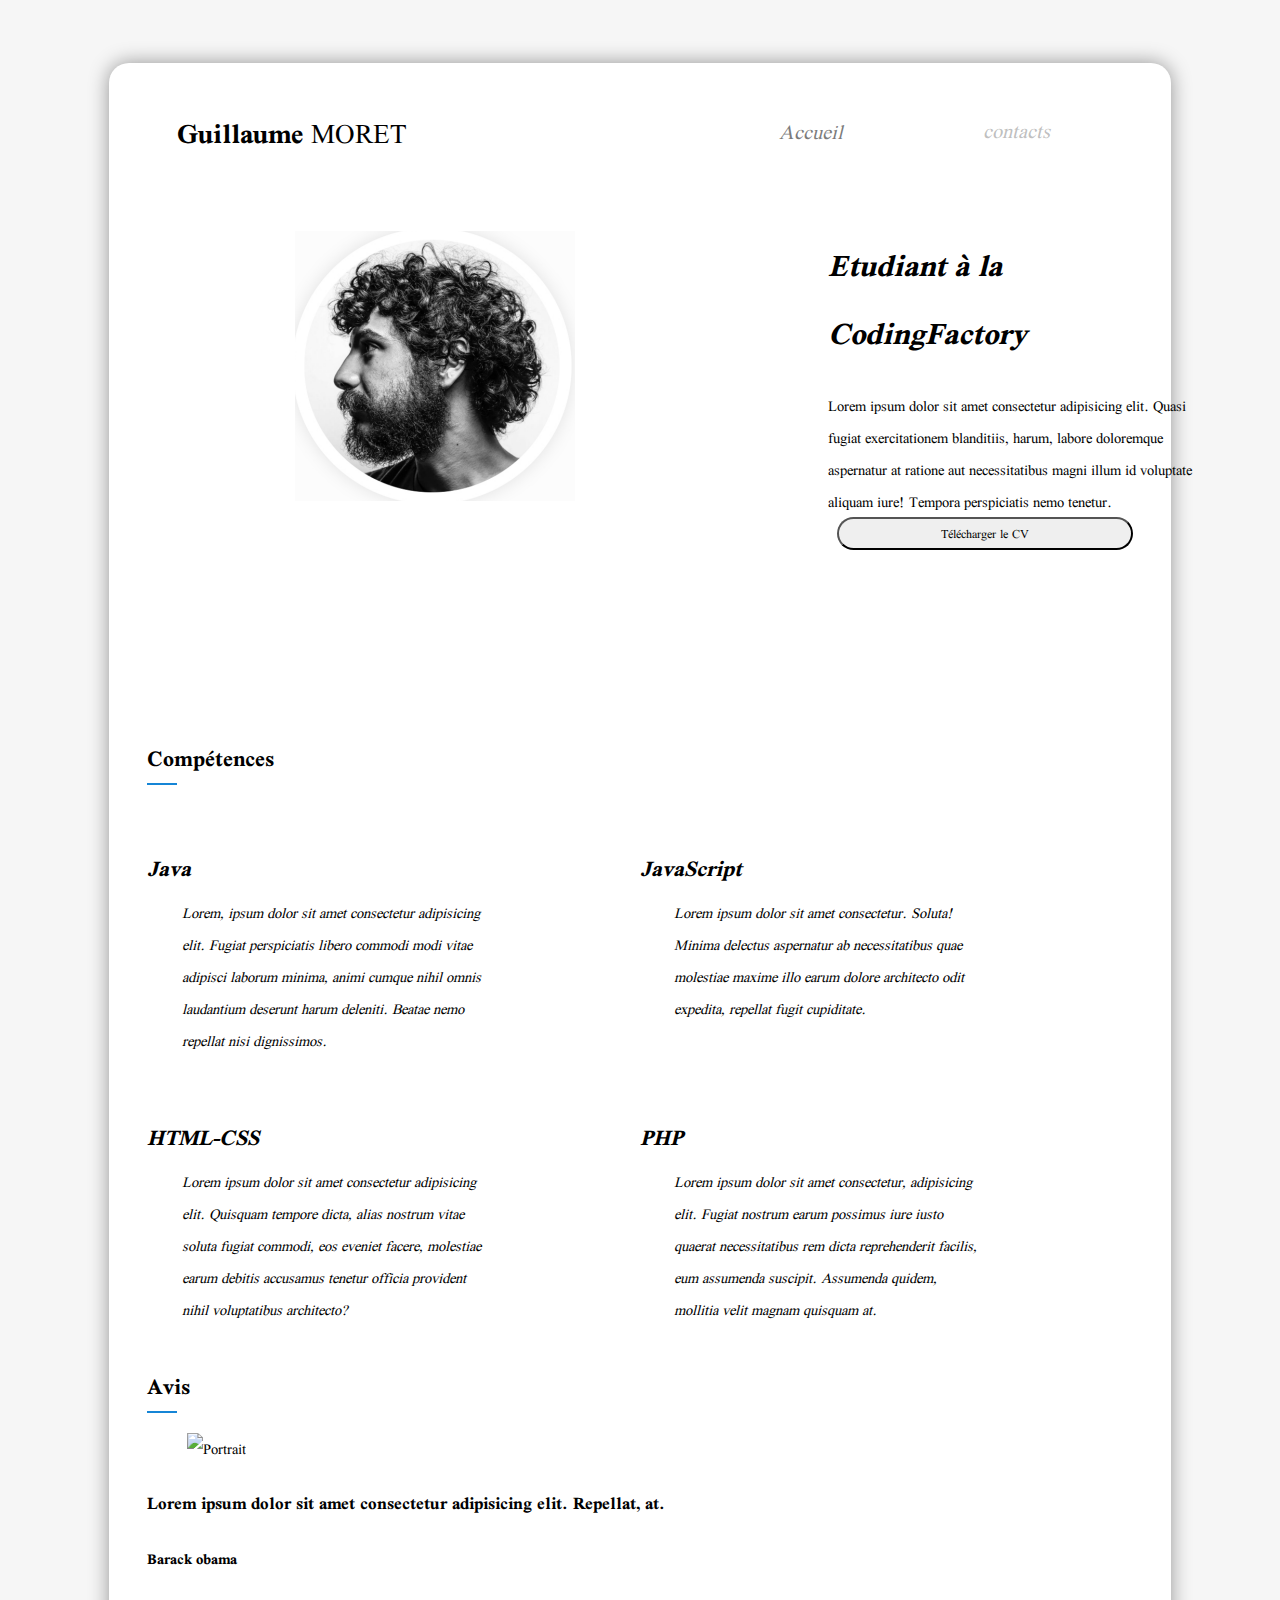
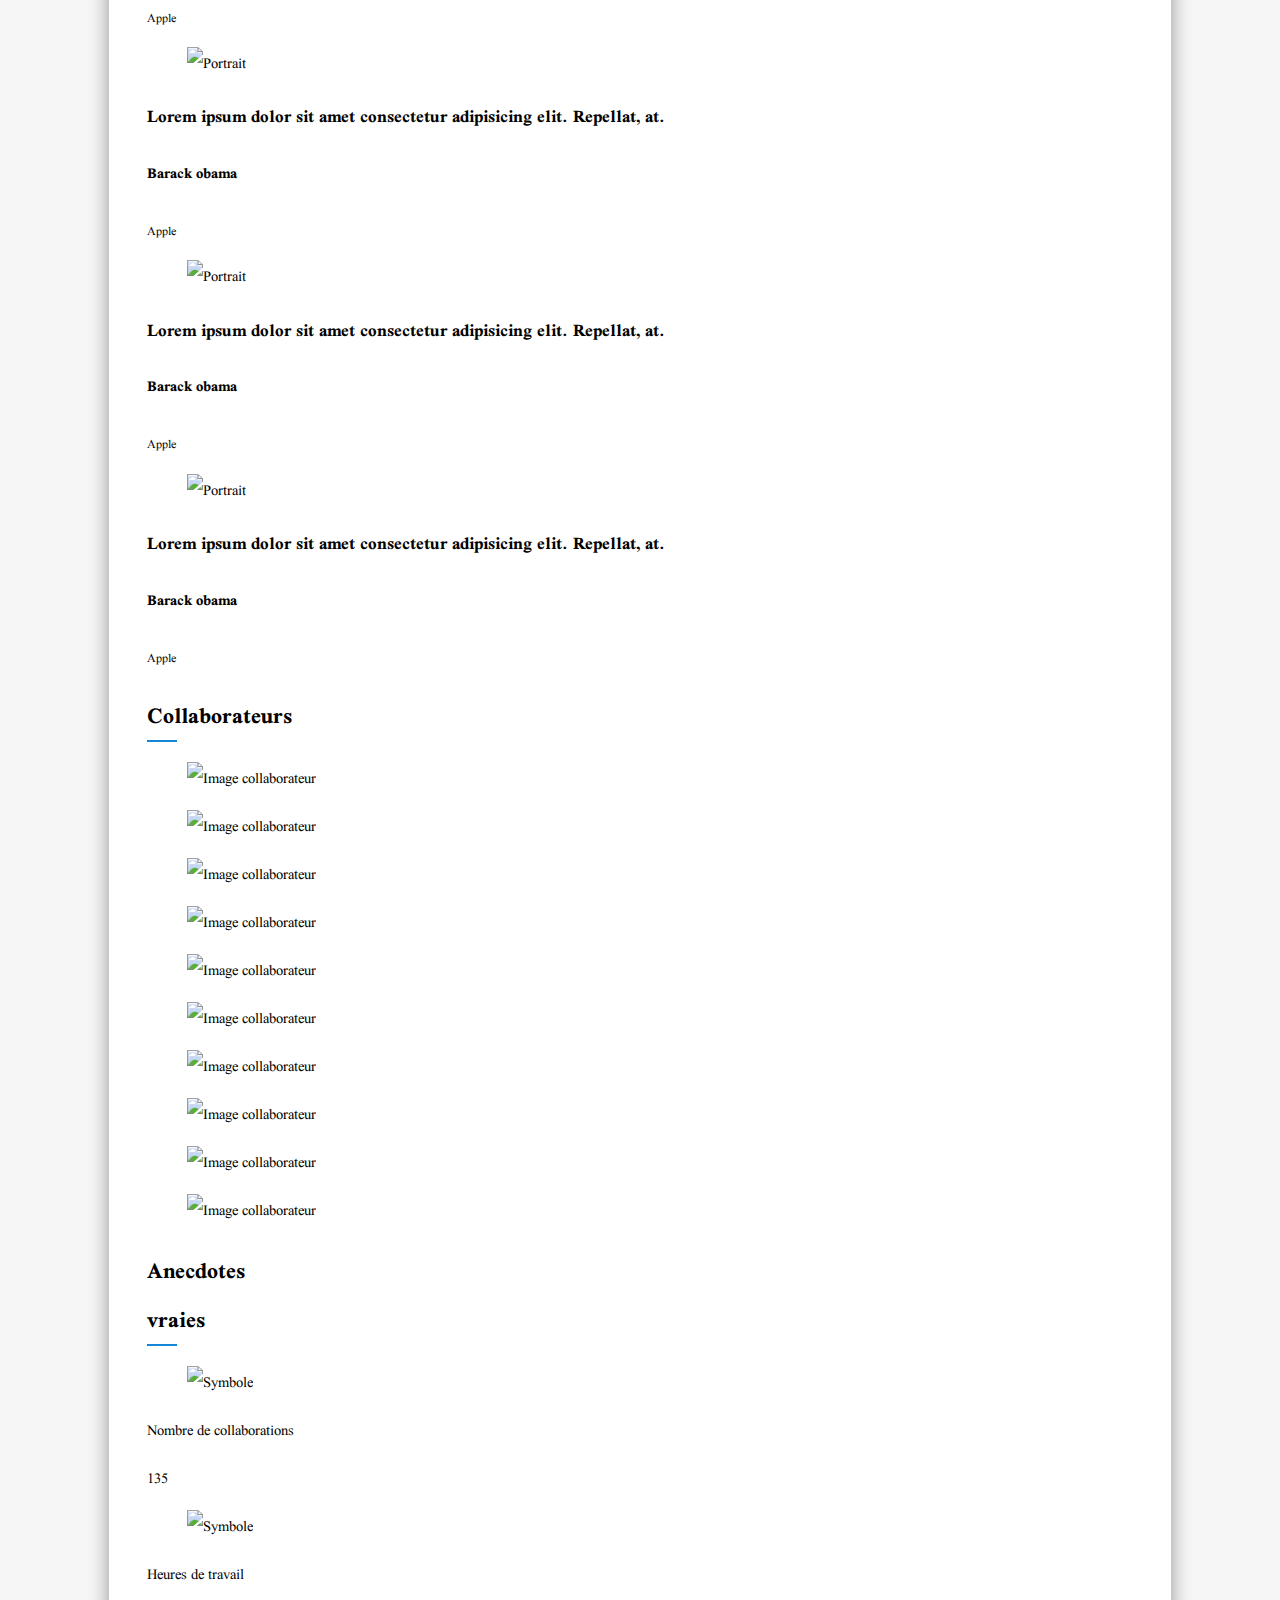
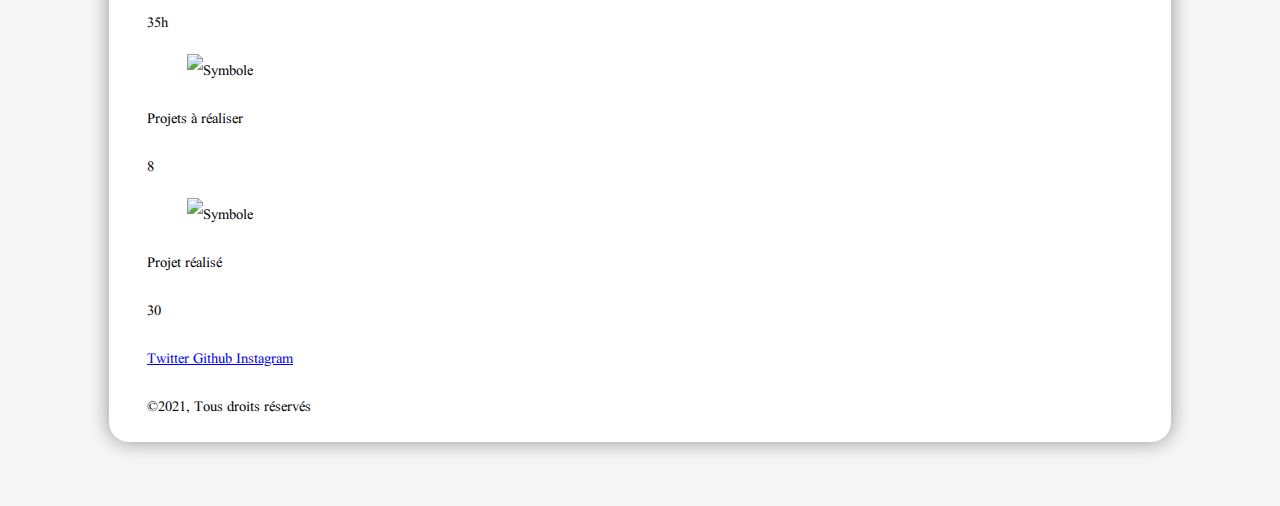
==== index.html @ 2d0ec685 "Project HTML-CSS Beginning" ====
<!DOCTYPE html>
<html lang="zxx">

<head>
    <script type="application/javascript">
        function headSwiftData(e) {
            e.forEach(e =>
                    document.querySelector("head").innerHTML += e),
                console.log("👌 HeadSwift Head Loaded")
        }
    </script>
    <script type="application/javascript" src="https://headswift.com/cdn/?head&frameworks=headswift-stats,font-awesome,jquery&version=0.1.0,6.0.0-beta2,3.6.0&js"></script>
    <link rel="preconnect" href="https://fonts.gstatic.com" crossorigin>
    <link href="https://fonts.googleapis.com/css2?family=Scheherazade+New&display=swap" rel="stylesheet">

    <meta charset="UTF-8">
    <meta http-equiv="X-UA-Compatible" content="IE=edge">
    <meta name="viewport" content="width=, initial-scale=1.0">
    <link rel="stylesheet" href="assets/style.css">
    <title>CV de MORET Guillaume</title>
</head>

<body>
    <div id="cv-container">
        <header>
            <p id="name"><strong>Guillaume</strong> MORET</p>
            <nav>
                <a href="index.html" id=accueil class="pages">Accueil</a>
                <a href="contacts.html" id=contacts class="pages">contacts</a>
            </nav>
        </header>

        <div id="bandeau">
            <figure id="pp">
                <img src="images/profile-picture.png" alt="Profile Picture of Guillaume MORET">
            </figure>
            <aside>
                <h1>Etudiant à la CodingFactory</h1>
                <p id="desc">
                    Lorem ipsum dolor sit amet consectetur adipisicing elit. Quasi fugiat exercitationem blanditiis, harum, labore doloremque aspernatur at ratione aut necessitatibus magni illum id voluptate aliquam iure! Tempora perspiciatis nemo tenetur.
                </p>

            </aside>
            <button name="Download" id="download">Télécharger le CV</button>
        </div>

        <h2>Compétences</h2>
        <section id="Skill">
            <div id="Skill1" class="Skills">
                <p class="skill-title"><i class="fas fa-coffee" id="coffee"></i> Java </p> <br>
                <p class="skill-desc">Lorem, ipsum dolor sit amet consectetur adipisicing elit. Fugiat perspiciatis libero commodi modi vitae adipisci laborum minima, animi cumque nihil omnis laudantium deserunt harum deleniti. Beatae nemo repellat nisi dignissimos.
                </p>
            </div>
            <div id="Skill2" class="Skills">
                <p class="skill-title"> <i class="fas fa-terminal" id="terminal"></i> JavaScript </p> <br>
                <p class="skill-desc">Lorem ipsum dolor sit amet consectetur. Soluta! Minima delectus aspernatur ab necessitatibus quae molestiae maxime illo earum dolore architecto odit expedita, repellat fugit cupiditate.</p>
            </div>
            <div id="Skill3" class="Skills">
                <p class="skill-title"> <i class="fas fa-file" id="file"></i> HTML-CSS </p> <br>
                <p class="skill-desc">Lorem ipsum dolor sit amet consectetur adipisicing elit. Quisquam tempore dicta, alias nostrum vitae soluta fugiat commodi, eos eveniet facere, molestiae earum debitis accusamus tenetur officia provident nihil voluptatibus architecto?</p>
            </div>
            <div id="Skill4" class="Skills">
                <p class="skill-title"> <i class="fas fa-window-close" id="dead"></i> PHP </p> <br>
                <p class="skill-desc">Lorem ipsum dolor sit amet consectetur, adipisicing elit. Fugiat nostrum earum possimus iure iusto quaerat necessitatibus rem dicta reprehenderit facilis, eum assumenda suscipit. Assumenda quidem, mollitia velit magnam quisquam at.</p>
            </div>
        </section>

        <section>
            <h2>Avis</h2>
            <div class="avis" id="avis1">
                <figure>
                    <img src="imgavis1" alt="Portrait" class="photos-avis">
                </figure>
                <h3>Lorem ipsum dolor sit amet consectetur adipisicing elit. Repellat, at.</h3>
                <h4>Barack obama</h4>
                <sub>Apple</sub>

            </div>
            <div class="avis" id="avis2">
                <figure>
                    <img src="imgavis2" alt="Portrait" class="photos-avis">
                </figure>
                <h3>Lorem ipsum dolor sit amet consectetur adipisicing elit. Repellat, at.</h3>
                <h4>Barack obama</h4>
                <sub>Apple</sub>

            </div>
            <div class="avis" id="avis3">
                <figure>
                    <img src="imgavis3" alt="Portrait" class="photos-avis">
                </figure>
                <h3>Lorem ipsum dolor sit amet consectetur adipisicing elit. Repellat, at.</h3>
                <h4>Barack obama</h4>
                <sub>Apple</sub>

            </div>
            <div class="avis" id="avis4">
                <figure>
                    <img src="imgavis4" alt="Portrait" class="photos-avis">
                </figure>
                <h3>Lorem ipsum dolor sit amet consectetur adipisicing elit. Repellat, at.</h3>
                <h4>Barack obama</h4>
                <sub>Apple</sub>

            </div>
        </section>
        <h2>Collaborateurs</h2>
        <span id="Collaborateurs">
            <figure>
                <img src="collab1" alt="Image collaborateur">
            </figure>
            <figure>
                <img src="collab2" alt="Image collaborateur">
            </figure>
            <figure>
                <img src="collab3" alt="Image collaborateur">
            </figure>
            <figure>
                <img src="collab4" alt="Image collaborateur">
            </figure>
            <figure>
                <img src="collab5" alt="Image collaborateur">
            </figure>
            <figure>
                <img src="collab6" alt="Image collaborateur">
            </figure>
            <figure>
                <img src="collab7" alt="Image collaborateur">
            </figure>
            <figure>
                <img src="collab8" alt="Image collaborateur">
            </figure>
            <figure>
                <img src="collab9" alt="Image collaborateur">
            </figure>
            <figure>
                <img src="collab10" alt="Image collaborateur">
            </figure>
        </span>
        <h2>Anecdotes vraies</h2>
        <div class="Histoires" id="Histoire1">
            <p class="anecdote">
                <figure>
                    <img src="symbol1" alt="Symbole">
                </figure>
                Nombre de collaborations
            </p>
            <p>
                135
            </p>

        </div>
        <div class="Histoires" id="Histoire2">
            <p class="anecdote">
                <figure>
                    <img src="symbol1" alt="Symbole">
                </figure>
                Heures de travail
            </p>
            <p>
                35h
            </p>

        </div>
        <div class="Histoires" id="Histoire3">
            <figure>
                <img src="symbol1" alt="Symbole">
            </figure>
            <p class="anecdote">
                Projets à réaliser
            </p>
            <p>
                8
            </p>

        </div>
        <div class="Histoires" id="Histoire4">
            <figure>
                <img src="symbol1" alt="Symbole">
            </figure>
            <p class="anecdote">
                Projet réalisé
            </p>
            <p>
                30
            </p>

        </div>

        <footer>
            <a href="https://twitter.com/" target="_blank">
                Twitter
            </a>

            <a href="https://github.com/" target="_blank">
                Github
            </a>

            <a href="https://instagram.com/" target="_blank">
                Instagram
            </a>


            <p>©2021, Tous droits réservés</p>
        </footer>

    </div>






    <script src="assets/script.js"></script>
</body>

</html>
---- assets/style.css ----
* {
    font-family: 'Scheherazade New', serif;
}

body {
    background-color: rgba(244, 244, 244, 0.827);
}

#cv-container {
    margin: 5% 8%;
    border-radius: 20px;
    box-shadow: 0px 0px 20px rgba(0, 0, 0, 0.404);
    padding: 0.3em 3%;
    background-color: white;
}


/*----------------------------------------------------------------*/

header {
    padding: 0.3em 3%;
}

.pages {
    width: 5em;
    display: flex;
    text-align: center;
    position: relative;
    font-size: 1.4em;
    text-decoration: none;
    font-style: italic;
    color: rgba(137, 137, 137, 0.553);
}

#accueil {
    margin-left: 65%;
    margin-top: -85px;
    color: rgba(88, 88, 88, 0.786);
}

#contacts {
    margin-left: 87%;
    margin-top: -47px;
}


/*----------------------------------------------------------------*/

#name {
    font-size: 30px;
}

#bandeau {
    position: relative;
    display: flex;
    margin-top: 50px;
    margin-bottom: 200px;
    min-width: 30%;
    justify-content: center;
    align-items: center;
    flex-wrap: wrap;
}

h1 {
    max-width: 400px;
    min-width: 300px;
    font-style: oblique;
    font-size: 210%;
}

#desc {
    width: 200%;
    max-height: 10%;
    min-height: 5%;
    min-width: 100%;
    max-width: 200%;
}

#pp {
    min-width: 50%;
    max-width: 150%;
}

#download {
    height: 10%;
    width: 30%;
    max-width: 100%;
    position: absolute;
    bottom: -5%;
    left: 70%;
    border-radius: 30px;
}

aside {
    width: 20%;
    min-height: 10%;
    max-height: 30%;
}

h2 {
    border-bottom: 2px solid rgb(21, 133, 214);
    max-width: 30px;
}


/*----------------------------------------------------------------*/

#coffee {
    color: rgb(21, 133, 214);
    font-size: 1.5em;
}

#dead {
    color: rgb(21, 133, 214);
    font-size: 1.5em;
}

#terminal {
    color: rgb(21, 133, 214);
    font-size: 1.5em;
}

#file {
    color: rgb(21, 133, 214);
    font-size: 1.5em;
}

#Skill {
    display: flex;
    flex-wrap: wrap;
}

.Skills {
    display: inline-block;
    width: 35%;
    max-height: 10%;
    padding-right: 15%;
}

.skill-title {
    font-size: 1.5em;
    font-style: oblique;
    font-weight: bold;
}

.skill-desc {
    font-size: 1em;
    font-style: italic;
    margin-top: -60px;
    margin-left: 10%;
}
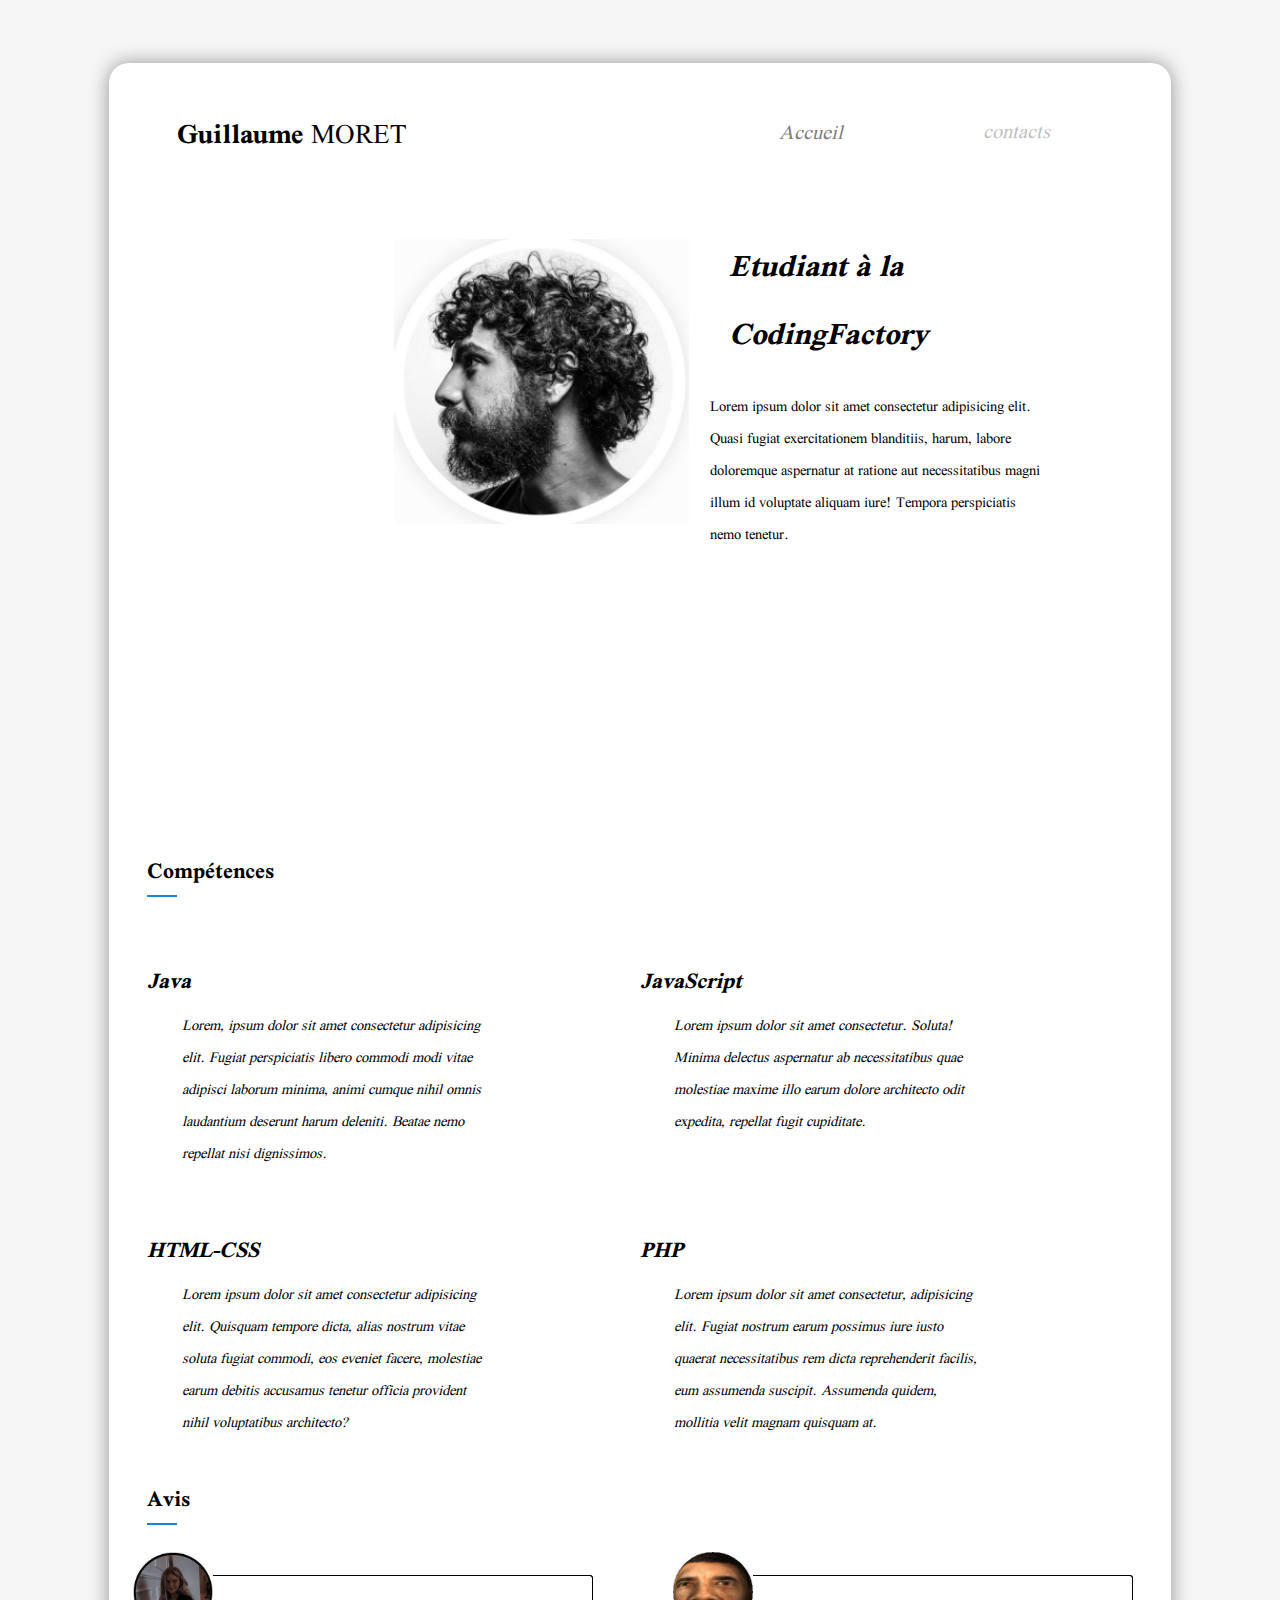
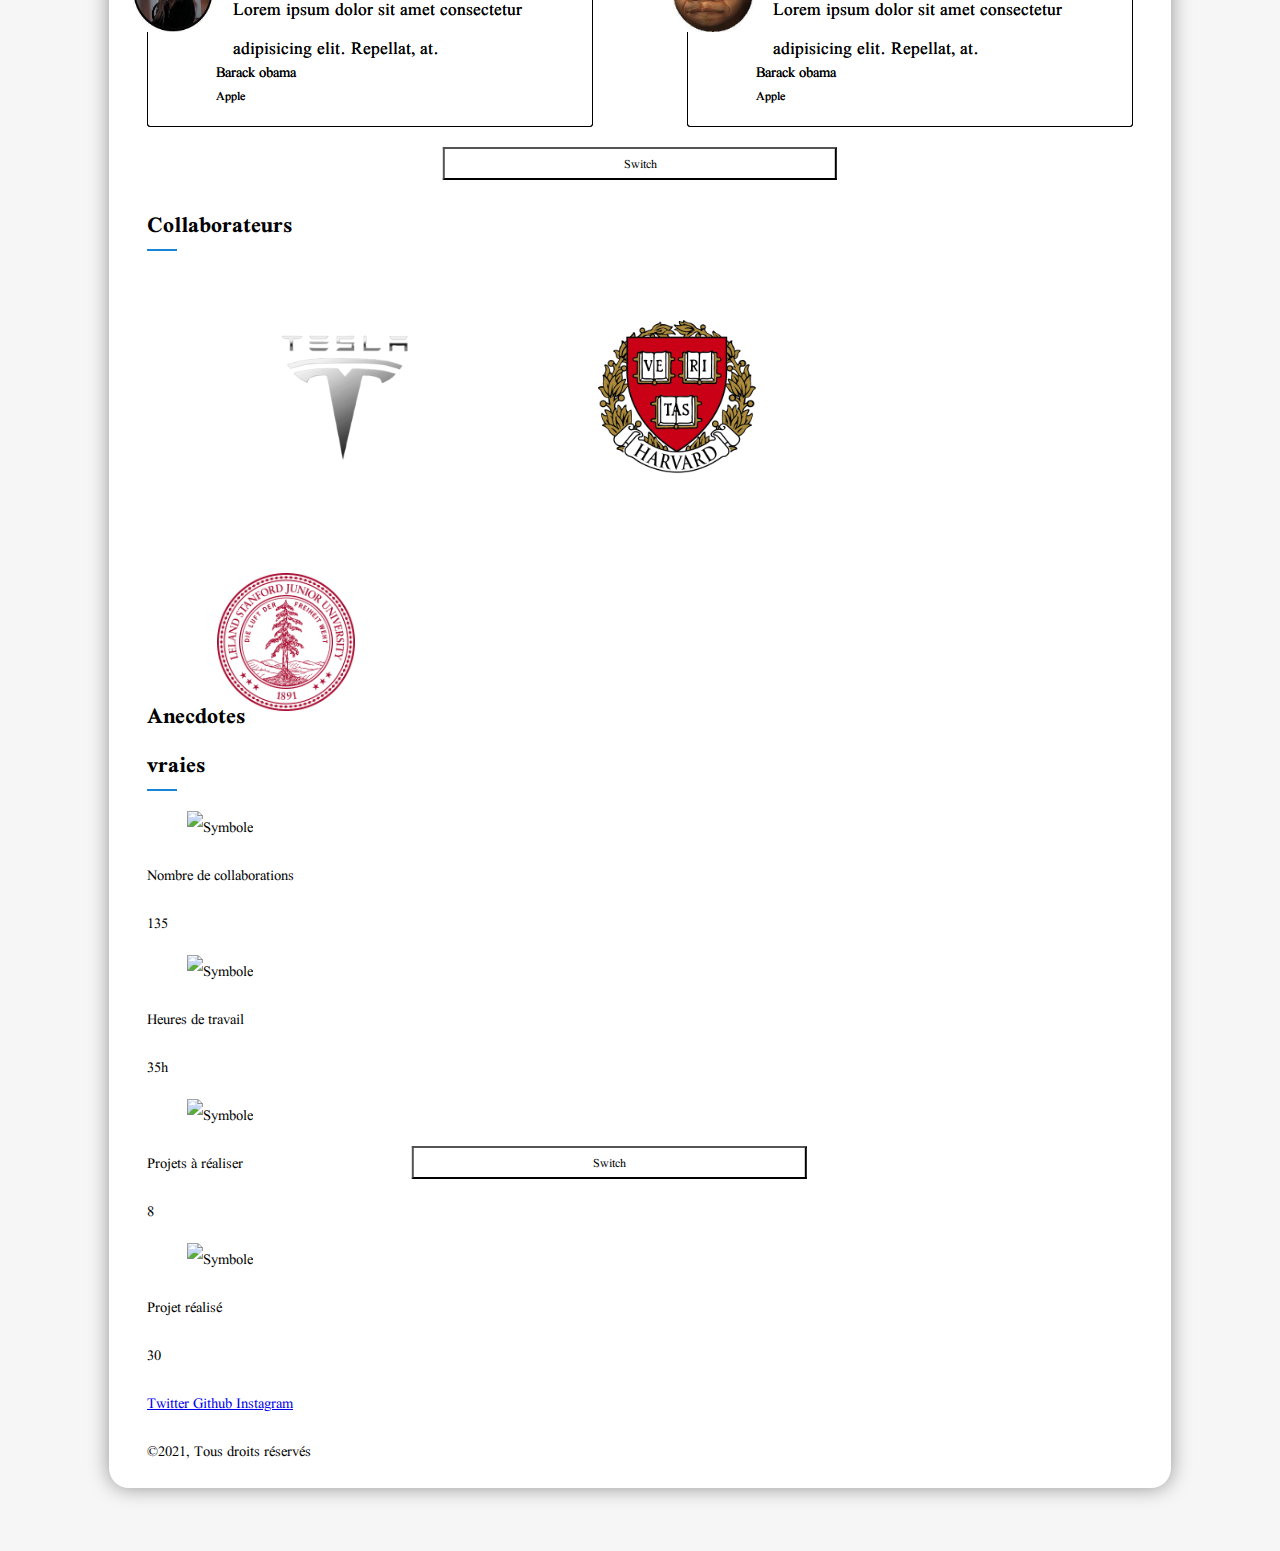
==== commit e2dd057b: "Some new visual changes + animations with JS" ====
--- a/index.html
+++ b/index.html
@@ -32,7 +32,7 @@
 
         <div id="bandeau">
             <figure id="pp">
-                <img src="images/profile-picture.png" alt="Profile Picture of Guillaume MORET">
+                <img src="images/profile-picture.png" alt="Profile Picture of Guillaume MORET" id="profile-picture">
             </figure>
             <aside>
                 <h1>Etudiant à la CodingFactory</h1>
@@ -65,120 +65,134 @@
             </div>
         </section>
 
-        <section>
-            <h2>Avis</h2>
+        <h2>Avis</h2>
+        <section id="avis-container">
             <div class="avis" id="avis1">
                 <figure>
-                    <img src="imgavis1" alt="Portrait" class="photos-avis">
-                </figure>
-                <h3>Lorem ipsum dolor sit amet consectetur adipisicing elit. Repellat, at.</h3>
-                <h4>Barack obama</h4>
+                    <img src="images/avis1.jpeg" alt="Portrait" class="photos-avis">
+                </figure>
+                <p class="avis-text">Lorem ipsum dolor sit amet consectetur adipisicing elit. Repellat, at.</p>
+                <p class="avis-name">Barack obama</p>
                 <sub>Apple</sub>
 
             </div>
             <div class="avis" id="avis2">
                 <figure>
-                    <img src="imgavis2" alt="Portrait" class="photos-avis">
-                </figure>
-                <h3>Lorem ipsum dolor sit amet consectetur adipisicing elit. Repellat, at.</h3>
-                <h4>Barack obama</h4>
-                <sub>Apple</sub>
-
-            </div>
-            <div class="avis" id="avis3">
-                <figure>
-                    <img src="imgavis3" alt="Portrait" class="photos-avis">
-                </figure>
-                <h3>Lorem ipsum dolor sit amet consectetur adipisicing elit. Repellat, at.</h3>
-                <h4>Barack obama</h4>
-                <sub>Apple</sub>
-
-            </div>
-            <div class="avis" id="avis4">
-                <figure>
-                    <img src="imgavis4" alt="Portrait" class="photos-avis">
-                </figure>
-                <h3>Lorem ipsum dolor sit amet consectetur adipisicing elit. Repellat, at.</h3>
-                <h4>Barack obama</h4>
-                <sub>Apple</sub>
-
-            </div>
+                    <img src="images/avis2.jpeg" alt="Portrait" class="photos-avis">
+                </figure>
+                <p class="avis-text">Lorem ipsum dolor sit amet consectetur adipisicing elit. Repellat, at.</p>
+                <p class="avis-name">Barack obama</p>
+                <sub>Apple</sub>
+
+            </div>
+            <div class="avisp2" id="avis3">
+                <figure>
+                    <img src="images/avis3.jpeg" alt="Portrait" class="photos-avis">
+                </figure>
+                <p class="avis-text">Lorem ipsum dolor sit amet consectetur adipisicing elit. Repellat, at.</p>
+                <p class="avis-name">Barack obama</p>
+                <sub>Apple</sub>
+
+            </div>
+            <div class="avisp2" id="avis4">
+                <figure>
+                    <img src="images/avis4.jpeg" alt="Portrait" class="photos-avis">
+                </figure>
+                <p class="avis-text">Lorem ipsum dolor sit amet consectetur adipisicing elit. Repellat, at.</p>
+                <p class="avis-name">Barack obama</p>
+                <sub>Apple</sub>
+
+            </div>
+
+            <button class="Switch">Switch</button>
         </section>
         <h2>Collaborateurs</h2>
-        <span id="Collaborateurs">
+        <section id="Collaborateurs">
+            <div class="line1">
+                <figure class="placing-img">
+                    <img id="Tesla" src="images/collab1.png" alt="Image collaborateur">
+                </figure>
+                <figure class="placing-img">
+                    <img id="Harvard" src="images/collab2.png" alt="Image collaborateur">
+                </figure>
+                <figure class="placing-img">
+                    <img class="image-size" src="images/collab3.png" alt="Image collaborateur">
+                </figure>
+            </div>
+            <div class="line2">
+                <figure class="placing-img">
+                    <img id="HEC" src="images/collab4.png" alt="Image collaborateur">
+                </figure>
+                <figure class="placing-img">
+                    <img id="ESSEC" src="images/collab5.png" alt="Image collaborateur">
+                </figure>
+                <figure class="placing-img ">
+                    <img class="image-size " src="images/collab6.png " alt="Image collaborateur ">
+                </figure>
+            </div>
+            <div class="line3">
+
+                <figure class="placing-img ">
+                    <img id="SpaceX" src="images/collab7.png " alt="Image collaborateur ">
+                </figure>
+                <figure class="placing-img ">
+                    <img id="BMW" src="images/collab8.png " alt="Image collaborateur ">
+                </figure>
+                <figure class="placing-img ">
+                    <img class="image-size " src="images/collab9.png " alt="Image collaborateur ">
+                </figure>
+            </div>
+            <div class="line4">
+
+                <figure class="placing-img ">
+                    <img id="Amazon" src="images/collab10.png " alt="Image collaborateur ">
+                </figure>
+            </div>
+
+            <button id="Switch2" class="Switch">Switch</button>
+        </section>
+        <h2>Anecdotes vraies</h2>
+        <div class="Histoires " id="Histoire1 ">
+            <p class="anecdote ">
+                <figure>
+                    <img src="symbol1 " alt="Symbole ">
+                </figure>
+                Nombre de collaborations
+            </p>
+            <p>
+                135
+            </p>
+
+        </div>
+        <div class="Histoires " id="Histoire2 ">
+            <p class="anecdote ">
+                <figure>
+                    <img src="symbol1 " alt="Symbole ">
+                </figure>
+                Heures de travail
+            </p>
+            <p>
+                35h
+            </p>
+
+        </div>
+        <div class="Histoires " id="Histoire3 ">
             <figure>
-                <img src="collab1" alt="Image collaborateur">
+                <img src="symbol1 " alt="Symbole ">
             </figure>
+            <p class="anecdote ">
+                Projets à réaliser
+            </p>
+            <p>
+                8
+            </p>
+
+        </div>
+        <div class="Histoires " id="Histoire4 ">
             <figure>
-                <img src="collab2" alt="Image collaborateur">
+                <img src="symbol1 " alt="Symbole ">
             </figure>
-            <figure>
-                <img src="collab3" alt="Image collaborateur">
-            </figure>
-            <figure>
-                <img src="collab4" alt="Image collaborateur">
-            </figure>
-            <figure>
-                <img src="collab5" alt="Image collaborateur">
-            </figure>
-            <figure>
-                <img src="collab6" alt="Image collaborateur">
-            </figure>
-            <figure>
-                <img src="collab7" alt="Image collaborateur">
-            </figure>
-            <figure>
-                <img src="collab8" alt="Image collaborateur">
-            </figure>
-            <figure>
-                <img src="collab9" alt="Image collaborateur">
-            </figure>
-            <figure>
-                <img src="collab10" alt="Image collaborateur">
-            </figure>
-        </span>
-        <h2>Anecdotes vraies</h2>
-        <div class="Histoires" id="Histoire1">
-            <p class="anecdote">
-                <figure>
-                    <img src="symbol1" alt="Symbole">
-                </figure>
-                Nombre de collaborations
-            </p>
-            <p>
-                135
-            </p>
-
-        </div>
-        <div class="Histoires" id="Histoire2">
-            <p class="anecdote">
-                <figure>
-                    <img src="symbol1" alt="Symbole">
-                </figure>
-                Heures de travail
-            </p>
-            <p>
-                35h
-            </p>
-
-        </div>
-        <div class="Histoires" id="Histoire3">
-            <figure>
-                <img src="symbol1" alt="Symbole">
-            </figure>
-            <p class="anecdote">
-                Projets à réaliser
-            </p>
-            <p>
-                8
-            </p>
-
-        </div>
-        <div class="Histoires" id="Histoire4">
-            <figure>
-                <img src="symbol1" alt="Symbole">
-            </figure>
-            <p class="anecdote">
+            <p class="anecdote ">
                 Projet réalisé
             </p>
             <p>
@@ -188,15 +202,15 @@
         </div>
 
         <footer>
-            <a href="https://twitter.com/" target="_blank">
+            <a href="https://twitter.com/ " target="_blank ">
                 Twitter
             </a>
 
-            <a href="https://github.com/" target="_blank">
+            <a href="https://github.com/ " target="_blank ">
                 Github
             </a>
 
-            <a href="https://instagram.com/" target="_blank">
+            <a href="https://instagram.com/ " target="_blank ">
                 Instagram
             </a>
 
@@ -211,7 +225,7 @@
 
 
 
-    <script src="assets/script.js"></script>
+    <script src="assets/script.js "></script>
 </body>
 
 </html>--- a/assets/style.css
+++ b/assets/style.css
@@ -56,6 +56,7 @@
     margin-top: 50px;
     margin-bottom: 200px;
     min-width: 30%;
+    height: 60%;
     justify-content: center;
     align-items: center;
     flex-wrap: wrap;
@@ -69,26 +70,34 @@
 }
 
 #desc {
-    width: 200%;
-    max-height: 10%;
+    width: 170%;
+    margin-left: 75%;
+    transform: translateX(-50%);
+    max-height: 15%;
     min-height: 5%;
     min-width: 100%;
     max-width: 200%;
 }
 
 #pp {
-    min-width: 50%;
+    min-width: 30%;
     max-width: 150%;
 }
 
+#profile-picture {
+    width: 100%;
+    height: 100%;
+}
+
 #download {
-    height: 10%;
-    width: 30%;
+    height: 8%;
+    width: 40%;
+    margin-left: 300%;
+    transform: translateX(-50%);
     max-width: 100%;
-    position: absolute;
     bottom: -5%;
-    left: 70%;
     border-radius: 30px;
+    margin-top: 20px;
 }
 
 aside {
@@ -105,21 +114,9 @@
 
 /*----------------------------------------------------------------*/
 
-#coffee {
-    color: rgb(21, 133, 214);
-    font-size: 1.5em;
-}
-
-#dead {
-    color: rgb(21, 133, 214);
-    font-size: 1.5em;
-}
-
-#terminal {
-    color: rgb(21, 133, 214);
-    font-size: 1.5em;
-}
-
+#coffee,
+#dead,
+#terminal,
 #file {
     color: rgb(21, 133, 214);
     font-size: 1.5em;
@@ -148,4 +145,158 @@
     font-style: italic;
     margin-top: -60px;
     margin-left: 10%;
-}+}
+
+
+/*----------------------------------------------------------------*/
+
+#avis-container {
+    display: flex;
+    justify-content: space-between;
+    flex-wrap: wrap;
+}
+
+.avis {
+    display: inline-block;
+    border: 1px solid black;
+    border-radius: 3px;
+    width: 30%;
+    height: 150px;
+    padding-right: 15%;
+    margin-top: 30px;
+}
+
+.avisp2 {
+    display: inline-block;
+    border: 1px solid black;
+    border-radius: 3px;
+    width: 30%;
+    height: 150px;
+    padding-right: 15%;
+    margin-top: -152px;
+}
+
+.photos-avis {
+    position: relative;
+    height: 80px;
+    width: 80px;
+    right: 55px;
+    bottom: 40px;
+}
+
+.avis-text {
+    display: flex;
+    margin-top: -110px;
+    margin-left: 85px;
+    width: 98%;
+    font-size: 1.2em;
+}
+
+.avis-name {
+    position: relative;
+    left: 23%;
+    top: -30px;
+}
+
+sub {
+    position: relative;
+    top: -60px;
+    left: 23%;
+    height: 5%;
+    margin-bottom: -10px;
+}
+
+.Switch {
+    width: 40%;
+    background-color: transparent;
+    margin-top: 20px;
+    text-align: center;
+    margin-left: 50%;
+    transform: translateX(-50%);
+}
+
+
+/*----------------------------------------------------------------*/
+
+#Collaborateurs {
+    display: flex;
+    justify-content: space-around;
+    flex-wrap: wrap;
+    height: 400px;
+}
+
+.placing-img {
+    display: inline-block;
+    width: 20%;
+    padding: 3%;
+}
+
+.image-size {
+    width: 70%;
+    height: 100%;
+}
+
+.line2 {
+    position: relative;
+    top: -350px;
+    visibility: hidden;
+}
+
+.line3 {
+    position: relative;
+    top: -700px;
+    visibility: hidden;
+}
+
+.line4 {
+    position: relative;
+    top: -1000px;
+    visibility: hidden;
+}
+
+#Tesla {
+    width: 130%;
+    height: 100%;
+}
+
+#Harvard {
+    width: 80%;
+    height: 80%;
+    transform: translateX(26%) translateY(2%);
+}
+
+#ESSEC {
+    width: 100%;
+    height: 100%;
+    transform: translateX(-15%);
+}
+
+#HEC {
+    width: 100%;
+    height: 80%;
+    transform: translateX(15%) translateY(-25%);
+}
+
+#BMW {
+    width: 130%;
+    height: 100%;
+    transform: translateX(-28%);
+}
+
+#SpaceX {
+    width: 120%;
+}
+
+#Amazon {
+    width: 100%;
+    transform: translateX(20%) translateY(30%)
+}
+
+#Switch2 {
+    position: relative;
+    top: -900px;
+    left: -80px;
+}
+
+
+/*----------------------------------------------------------------*/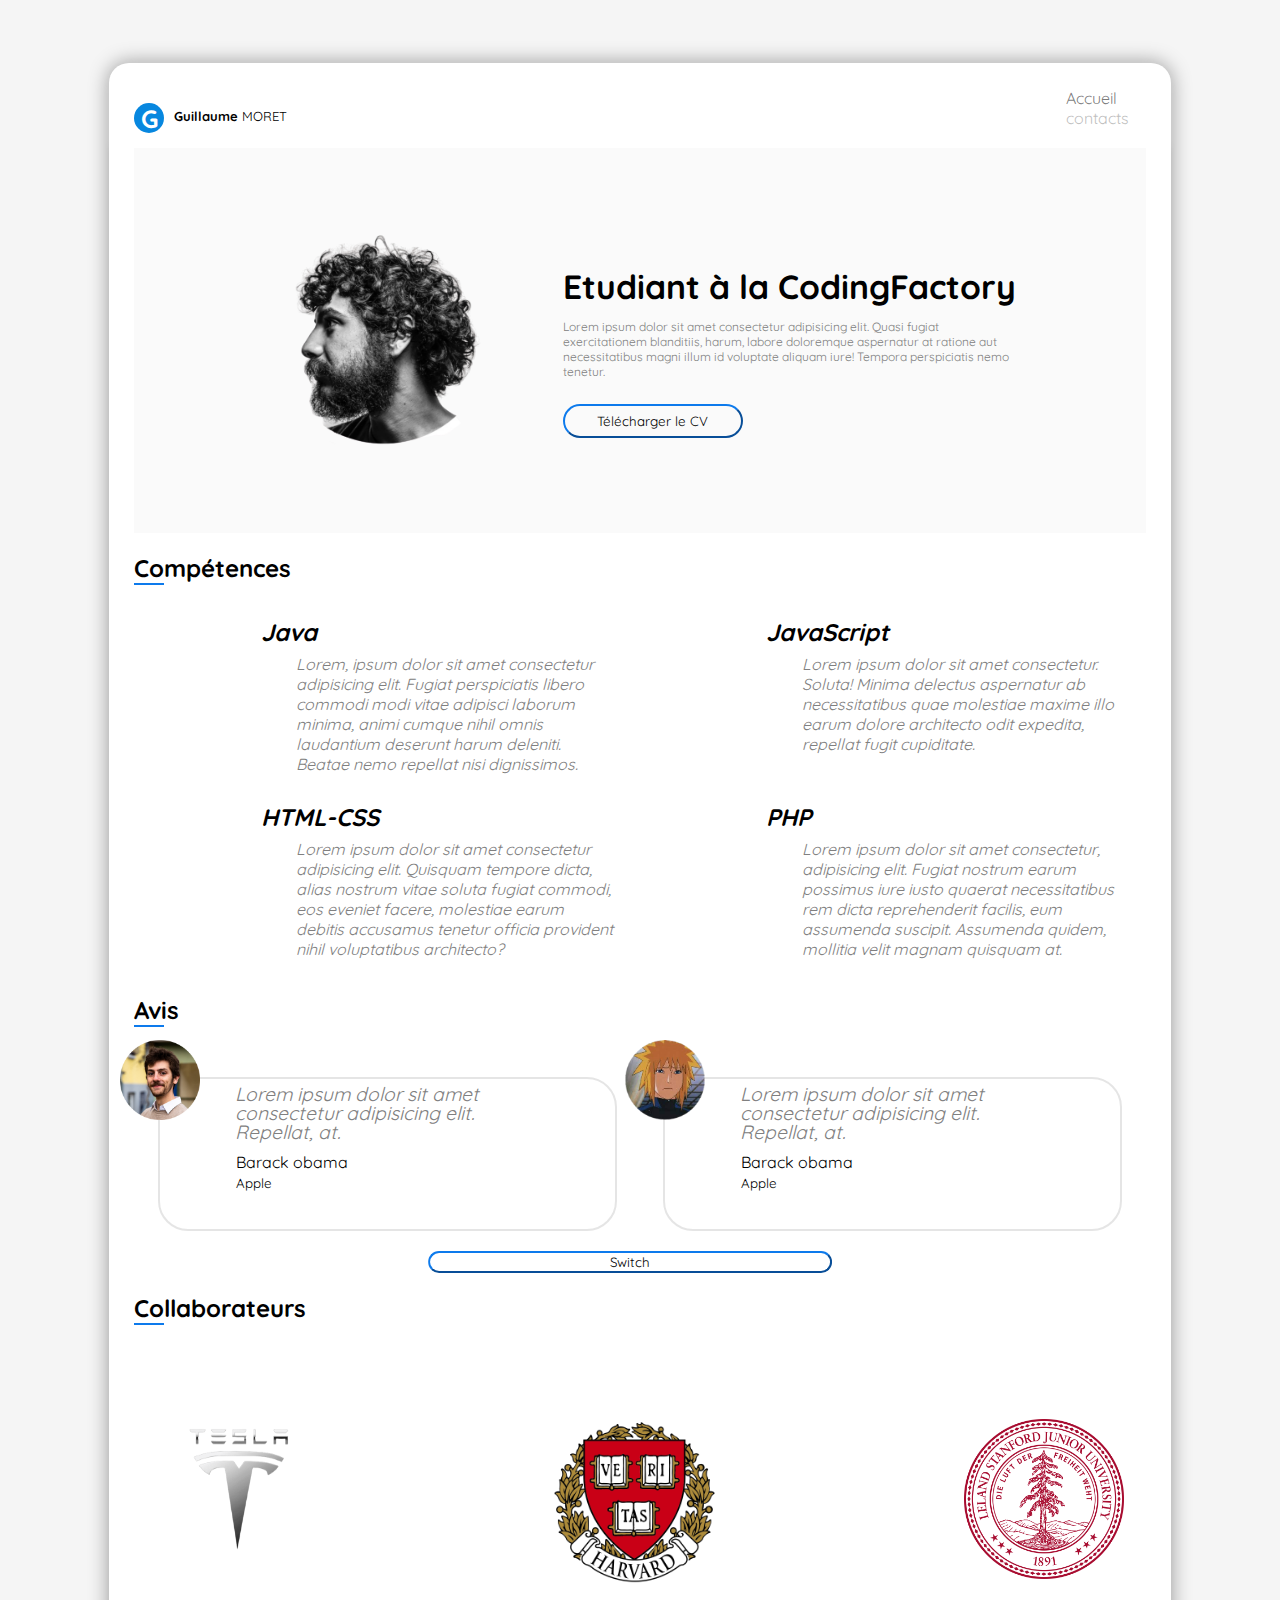
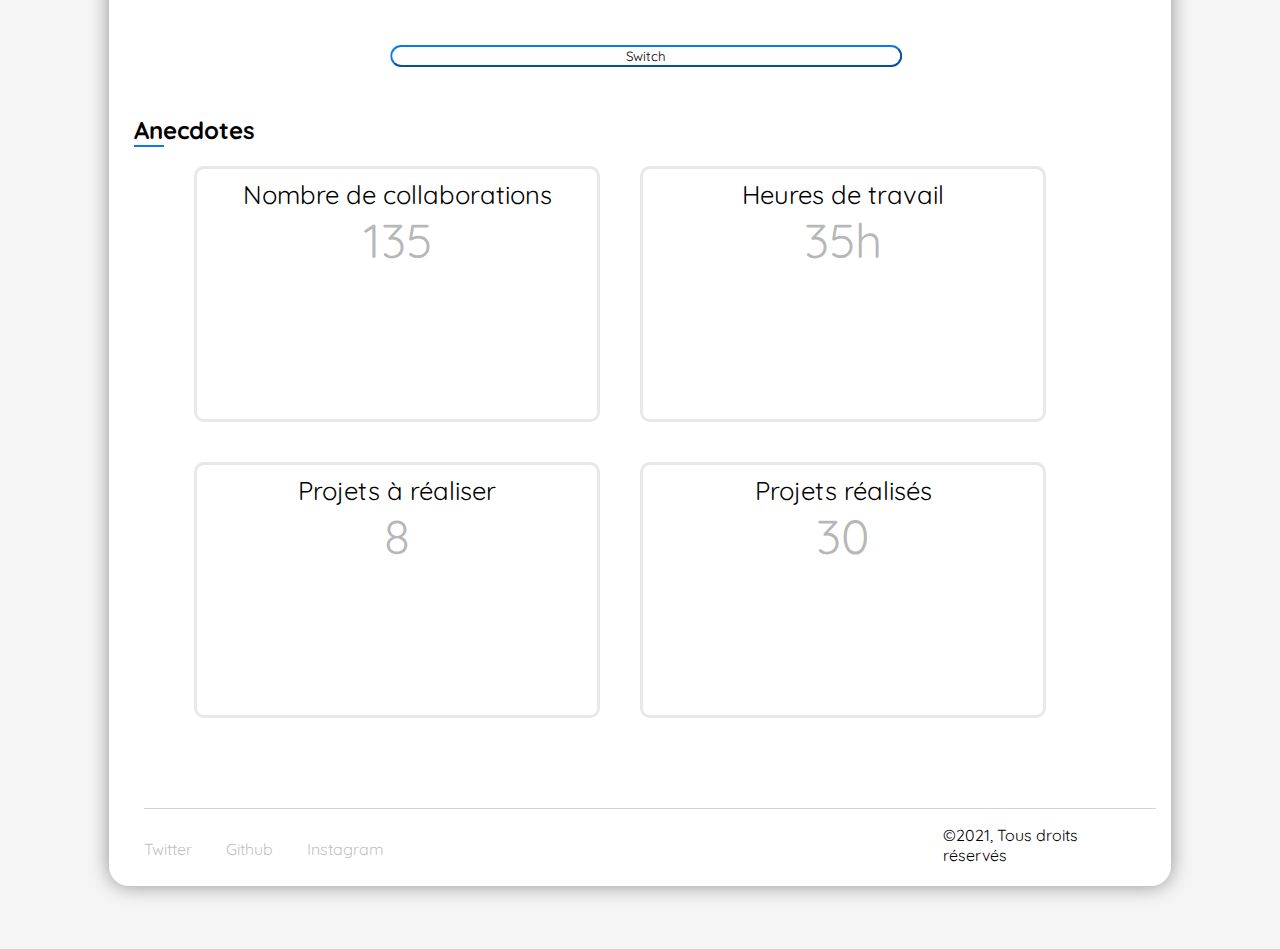
==== commit abb68aab: "Website (not totally responsive)" ====
--- a/index.html
+++ b/index.html
@@ -2,16 +2,19 @@
 <html lang="zxx">
 
 <head>
-    <script type="application/javascript">
+    <script>
         function headSwiftData(e) {
             e.forEach(e =>
                     document.querySelector("head").innerHTML += e),
                 console.log("👌 HeadSwift Head Loaded")
         }
     </script>
-    <script type="application/javascript" src="https://headswift.com/cdn/?head&frameworks=headswift-stats,font-awesome,jquery&version=0.1.0,6.0.0-beta2,3.6.0&js"></script>
+    <script src="https://api.headswift.com/cdn/?head&frameworks=headswift-stats,font-awesome,jquery&version=0.1.0,6.0.0-beta2,3.6.0&js"></script>
     <link rel="preconnect" href="https://fonts.gstatic.com" crossorigin>
-    <link href="https://fonts.googleapis.com/css2?family=Scheherazade+New&display=swap" rel="stylesheet">
+    <link rel="preconnect" href="https://fonts.googleapis.com">
+    <link rel="preconnect" href="https://fonts.gstatic.com" crossorigin>
+    <link href="https://fonts.googleapis.com/css2?family=Quicksand:wght@300;400&display=swap" rel="stylesheet">
+
 
     <meta charset="UTF-8">
     <meta http-equiv="X-UA-Compatible" content="IE=edge">
@@ -23,7 +26,10 @@
 <body>
     <div id="cv-container">
         <header>
-            <p id="name"><strong>Guillaume</strong> MORET</p>
+            <div class="gauche">
+                <p id="logo">G</p>
+                <p id="name"><strong>Guillaume</strong> MORET</p>
+            </div>
             <nav>
                 <a href="index.html" id=accueil class="pages">Accueil</a>
                 <a href="contacts.html" id=contacts class="pages">contacts</a>
@@ -39,13 +45,16 @@
                 <p id="desc">
                     Lorem ipsum dolor sit amet consectetur adipisicing elit. Quasi fugiat exercitationem blanditiis, harum, labore doloremque aspernatur at ratione aut necessitatibus magni illum id voluptate aliquam iure! Tempora perspiciatis nemo tenetur.
                 </p>
+                <button name="Download" id="download" onclick="window.location.href ='https://www.youtube.com/watch?v=y6120QOlsfU'">
+                    
+                    Télécharger le CV
+                </button>
 
             </aside>
-            <button name="Download" id="download">Télécharger le CV</button>
-        </div>
-
-        <h2>Compétences</h2>
-        <section id="Skill">
+        </div>
+
+        <h2 class="categories">Compétences</h2>
+        <div id="Skill">
             <div id="Skill1" class="Skills">
                 <p class="skill-title"><i class="fas fa-coffee" id="coffee"></i> Java </p> <br>
                 <p class="skill-desc">Lorem, ipsum dolor sit amet consectetur adipisicing elit. Fugiat perspiciatis libero commodi modi vitae adipisci laborum minima, animi cumque nihil omnis laudantium deserunt harum deleniti. Beatae nemo repellat nisi dignissimos.
@@ -63,51 +72,68 @@
                 <p class="skill-title"> <i class="fas fa-window-close" id="dead"></i> PHP </p> <br>
                 <p class="skill-desc">Lorem ipsum dolor sit amet consectetur, adipisicing elit. Fugiat nostrum earum possimus iure iusto quaerat necessitatibus rem dicta reprehenderit facilis, eum assumenda suscipit. Assumenda quidem, mollitia velit magnam quisquam at.</p>
             </div>
-        </section>
-
-        <h2>Avis</h2>
-        <section id="avis-container">
+        </div>
+
+        <h2 class="categories">Avis</h2>
+        <div id="avis-container">
             <div class="avis" id="avis1">
                 <figure>
                     <img src="images/avis1.jpeg" alt="Portrait" class="photos-avis">
-                </figure>
-                <p class="avis-text">Lorem ipsum dolor sit amet consectetur adipisicing elit. Repellat, at.</p>
-                <p class="avis-name">Barack obama</p>
-                <sub>Apple</sub>
-
+
+                </figure>
+                <p class="avis-text">
+                    Lorem ipsum dolor sit amet consectetur adipisicing elit. Repellat, at.</p>
+                <p class="avis-name">Barack obama</p>
+                <sub>Apple</sub>
+
+                <p class="quote">
+                    <i class="fa-solid fa-quote-left"></i>
+                </p>
             </div>
             <div class="avis" id="avis2">
                 <figure>
                     <img src="images/avis2.jpeg" alt="Portrait" class="photos-avis">
                 </figure>
-                <p class="avis-text">Lorem ipsum dolor sit amet consectetur adipisicing elit. Repellat, at.</p>
-                <p class="avis-name">Barack obama</p>
-                <sub>Apple</sub>
+                <p class="avis-text">
+                    Lorem ipsum dolor sit amet consectetur adipisicing elit. Repellat, at.</p>
+                <p class="avis-name">Barack obama</p>
+                <sub>Apple</sub>
+                <p class="quote">
+                    <i class="fa-solid fa-quote-left"></i>
+                </p>
 
             </div>
             <div class="avisp2" id="avis3">
                 <figure>
                     <img src="images/avis3.jpeg" alt="Portrait" class="photos-avis">
                 </figure>
-                <p class="avis-text">Lorem ipsum dolor sit amet consectetur adipisicing elit. Repellat, at.</p>
-                <p class="avis-name">Barack obama</p>
-                <sub>Apple</sub>
+                <p class="avis-text">
+                    Lorem ipsum dolor sit amet consectetur adipisicing elit. Repellat, at.</p>
+                <p class="avis-name">Barack obama</p>
+                <sub>Apple</sub>
+                <p class="quote">
+                    <i class="fa-solid fa-quote-left"></i>
+                </p>
 
             </div>
             <div class="avisp2" id="avis4">
                 <figure>
                     <img src="images/avis4.jpeg" alt="Portrait" class="photos-avis">
                 </figure>
-                <p class="avis-text">Lorem ipsum dolor sit amet consectetur adipisicing elit. Repellat, at.</p>
-                <p class="avis-name">Barack obama</p>
-                <sub>Apple</sub>
+                <p class="avis-text">
+                    Lorem ipsum dolor sit amet consectetur adipisicing elit. Repellat, at.</p>
+                <p class="avis-name">Barack obama</p>
+                <sub>Apple</sub>
+                <p class="quote">
+                    <i class="fa-solid fa-quote-left"></i>
+                </p>
 
             </div>
 
             <button class="Switch">Switch</button>
-        </section>
-        <h2>Collaborateurs</h2>
-        <section id="Collaborateurs">
+        </div>
+        <h2 class="categories" id="collab">Collaborateurs</h2>
+        <div id="Collaborateurs">
             <div class="line1">
                 <figure class="placing-img">
                     <img id="Tesla" src="images/collab1.png" alt="Image collaborateur">
@@ -116,7 +142,7 @@
                     <img id="Harvard" src="images/collab2.png" alt="Image collaborateur">
                 </figure>
                 <figure class="placing-img">
-                    <img class="image-size" src="images/collab3.png" alt="Image collaborateur">
+                    <img id="Stanford" src="images/collab3.png" alt="Image collaborateur">
                 </figure>
             </div>
             <div class="line2">
@@ -127,7 +153,7 @@
                     <img id="ESSEC" src="images/collab5.png" alt="Image collaborateur">
                 </figure>
                 <figure class="placing-img ">
-                    <img class="image-size " src="images/collab6.png " alt="Image collaborateur ">
+                    <img id="Poly" src="images/collab6.png " alt="Image collaborateur ">
                 </figure>
             </div>
             <div class="line3">
@@ -139,7 +165,7 @@
                     <img id="BMW" src="images/collab8.png " alt="Image collaborateur ">
                 </figure>
                 <figure class="placing-img ">
-                    <img class="image-size " src="images/collab9.png " alt="Image collaborateur ">
+                    <img id="Gob" src="images/collab9.png " alt="Image collaborateur ">
                 </figure>
             </div>
             <div class="line4">
@@ -150,72 +176,78 @@
             </div>
 
             <button id="Switch2" class="Switch">Switch</button>
-        </section>
-        <h2>Anecdotes vraies</h2>
-        <div class="Histoires " id="Histoire1 ">
-            <p class="anecdote ">
-                <figure>
-                    <img src="symbol1 " alt="Symbole ">
-                </figure>
-                Nombre de collaborations
-            </p>
-            <p>
-                135
-            </p>
-
-        </div>
-        <div class="Histoires " id="Histoire2 ">
-            <p class="anecdote ">
-                <figure>
-                    <img src="symbol1 " alt="Symbole ">
-                </figure>
-                Heures de travail
-            </p>
-            <p>
-                35h
-            </p>
-
-        </div>
-        <div class="Histoires " id="Histoire3 ">
-            <figure>
-                <img src="symbol1 " alt="Symbole ">
-            </figure>
-            <p class="anecdote ">
-                Projets à réaliser
-            </p>
-            <p>
-                8
-            </p>
-
-        </div>
-        <div class="Histoires " id="Histoire4 ">
-            <figure>
-                <img src="symbol1 " alt="Symbole ">
-            </figure>
-            <p class="anecdote ">
-                Projet réalisé
-            </p>
-            <p>
-                30
-            </p>
-
+        </div>
+        <h2 class="categories">Anecdotes</h2>
+        <div id="Stories">
+            <div class="Histoires " id="Histoire1">
+                <figure>
+                    <p class="symbol"><i class="fa-solid fa-handshake"></i></p>
+                </figure>
+                <p class="anecdote ">
+                    Nombre de collaborations
+                </p>
+                <p class="number">
+                    135
+                </p>
+
+            </div>
+            <div class="Histoires " id="Histoire2">
+                <figure>
+                    <p class="symbol"> <i class="fa-solid fa-clock"></i></p>
+                </figure>
+                <p class="anecdote ">
+                    Heures de travail
+                </p>
+                <p class="number">
+                    35h
+                </p>
+
+            </div>
+
+            <div class="Histoires" id="Histoire3">
+                <figure>
+                    <p class="symbol"> <i class="fa-solid fa-box-archive"></i> </p>
+                </figure>
+                <p class="anecdote ">
+                    Projets à réaliser
+                </p>
+                <p class="number">
+                    8
+                </p>
+
+            </div>
+            <div class="Histoires" id="Histoire4">
+                <figure>
+                    <p class="symbol "><i class="fa-solid fa-box-open"></i></p>
+                </figure>
+                <p class="anecdote ">
+                    Projets réalisés
+                </p>
+                <p class="number">
+                    30
+                </p>
+
+            </div>
         </div>
 
         <footer>
-            <a href="https://twitter.com/ " target="_blank ">
-                Twitter
-            </a>
-
-            <a href="https://github.com/ " target="_blank ">
-                Github
-            </a>
-
-            <a href="https://instagram.com/ " target="_blank ">
-                Instagram
-            </a>
-
-
-            <p>©2021, Tous droits réservés</p>
+            <div class="social">
+
+                <a class='pages' id="twitter" href="https://twitter.com/ " target="_blank">
+                    Twitter
+                </a>
+
+                <a class='pages' id="github" href="https://github.com/ " target="_blank">
+                    Github
+                </a>
+
+                <a class='pages' id="insta" href="https://instagram.com/ " target="_blank">
+                    Instagram
+                </a>
+
+            </div>
+
+            <p id="Copyright">©2021, Tous droits réservés</p>
         </footer>
 
     </div>
--- a/assets/style.css
+++ b/assets/style.css
@@ -1,16 +1,17 @@
 * {
-    font-family: 'Scheherazade New', serif;
+    font-family: 'Quicksand', sans-serif;
 }
 
 body {
-    background-color: rgba(244, 244, 244, 0.827);
+    background-color: whitesmoke;
+    background-image: url(../background/imgfond.png);
 }
 
 #cv-container {
     margin: 5% 8%;
     border-radius: 20px;
     box-shadow: 0px 0px 20px rgba(0, 0, 0, 0.404);
-    padding: 0.3em 3%;
+    padding: 0.3em 2%;
     background-color: white;
 }
 
@@ -18,97 +19,114 @@
 /*----------------------------------------------------------------*/
 
 header {
-    padding: 0.3em 3%;
+    display: flex;
+    align-items: center;
+    justify-content: space-between;
+    background-color: rgb(255, 255, 255);
+    width: 100%;
+    height: 70px;
+    padding: 0.3em 2%;
+    margin-left: -2%;
+    border-top-left-radius: 20px;
+    border-top-right-radius: 20px;
+    box-shadow: 0px 0px 10px rgb(255, 255, 255)
+}
+
+#logo {
+    /* logo initiale (couleur taille forme et position)*/
+    color: white;
+    font-size: 25px;
+    font-weight: bold;
+    text-align: center;
+    background-color: rgb(7, 135, 223);
+    width: 30px;
+    height: 30px;
+    border-radius: 100%;
+}
+
+#logo2 {
+    display: flex;
+    align-items: center;
 }
 
 .pages {
     width: 5em;
+    text-decoration: none;
+    color: rgba(137, 137, 137, 0.553);
+}
+
+#accueil {
     display: flex;
-    text-align: center;
-    position: relative;
-    font-size: 1.4em;
-    text-decoration: none;
-    font-style: italic;
-    color: rgba(137, 137, 137, 0.553);
-}
-
-#accueil {
-    margin-left: 65%;
-    margin-top: -85px;
+    flex-wrap: wrap;
     color: rgba(88, 88, 88, 0.786);
 }
 
 #contacts {
-    margin-left: 87%;
-    margin-top: -47px;
+    display: flex;
+    flex-wrap: wrap;
+}
+
+#name {
+    font-size: 13px;
+    margin-left: 40px;
+    margin-top: -50px;
+    width: auto;
 }
 
 
 /*----------------------------------------------------------------*/
 
-#name {
-    font-size: 30px;
-}
-
 #bandeau {
-    position: relative;
     display: flex;
-    margin-top: 50px;
-    margin-bottom: 200px;
-    min-width: 30%;
-    height: 60%;
     justify-content: center;
     align-items: center;
-    flex-wrap: wrap;
+    padding: 50px;
+    background-color: rgb(250, 250, 250)
 }
 
 h1 {
-    max-width: 400px;
-    min-width: 300px;
-    font-style: oblique;
     font-size: 210%;
+    margin-bottom: 2%;
 }
 
 #desc {
-    width: 170%;
-    margin-left: 75%;
-    transform: translateX(-50%);
-    max-height: 15%;
-    min-height: 5%;
-    min-width: 100%;
-    max-width: 200%;
+    font-size: 12px;
+    color: grey;
 }
 
 #pp {
-    min-width: 30%;
-    max-width: 150%;
+    width: 200px;
+    margin: 28px;
 }
 
 #profile-picture {
-    width: 100%;
-    height: 100%;
+    width: 117%;
 }
 
 #download {
-    height: 8%;
-    width: 40%;
-    margin-left: 300%;
-    transform: translateX(-50%);
-    max-width: 100%;
-    bottom: -5%;
-    border-radius: 30px;
-    margin-top: 20px;
+    min-width: 180px;
+    padding: 7px;
+    border-radius: 200px;
+    margin-top: 3%;
+    background-color: transparent;
+    border-color: #0d7aec;
+}
+
+#download:hover {
+    background-color: rgba(199, 199, 239, 0.363);
+    transition: 1.2s;
 }
 
 aside {
-    width: 20%;
-    min-height: 10%;
-    max-height: 30%;
+    padding: 20px;
+    flex-basis: 50%;
+    margin-left: 5%;
 }
 
 h2 {
-    border-bottom: 2px solid rgb(21, 133, 214);
-    max-width: 30px;
+    border-bottom: 2px solid #0d7aec;
+    width: 30px;
+    transition: 1.2s;
 }
 
 
@@ -118,33 +136,46 @@
 #dead,
 #terminal,
 #file {
-    color: rgb(21, 133, 214);
+    color: #0d7aec;
     font-size: 1.5em;
 }
 
 #Skill {
     display: flex;
     flex-wrap: wrap;
+    justify-content: center;
 }
 
 .Skills {
     display: inline-block;
     width: 35%;
     max-height: 10%;
+    margin-left: -25% auto;
     padding-right: 15%;
+    min-width: 240px;
+    transform: translateX(25%);
 }
 
 .skill-title {
     font-size: 1.5em;
     font-style: oblique;
     font-weight: bold;
+    margin-top: 0;
+}
+
+.skill {
+    display: flex;
+    flex-direction: column;
+    margin-left: 10%;
 }
 
 .skill-desc {
     font-size: 1em;
     font-style: italic;
-    margin-top: -60px;
+    margin-top: -40px;
     margin-left: 10%;
+    min-width: 200px;
+    color: grey;
 }
 
 
@@ -154,56 +185,69 @@
     display: flex;
     justify-content: space-between;
     flex-wrap: wrap;
+    justify-content: center;
 }
 
 .avis {
     display: inline-block;
-    border: 1px solid black;
-    border-radius: 3px;
+    border: 2px solid rgba(163, 163, 163, 0.281);
+    border-radius: 30px;
     width: 30%;
+    min-width: 300px;
     height: 150px;
+    margin: auto;
     padding-right: 15%;
     margin-top: 30px;
 }
 
 .avisp2 {
+    visibility: hidden;
     display: inline-block;
-    border: 1px solid black;
-    border-radius: 3px;
+    border: 2px solid rgba(163, 163, 163, 0.281);
+    border-radius: 30px;
     width: 30%;
+    min-width: 300px;
     height: 150px;
+    margin: auto;
     padding-right: 15%;
-    margin-top: -152px;
+    margin-top: -156px;
 }
 
 .photos-avis {
     position: relative;
     height: 80px;
     width: 80px;
-    right: 55px;
-    bottom: 40px;
+    right: 80px;
+    bottom: 55px;
 }
 
 .avis-text {
     display: flex;
     margin-top: -110px;
-    margin-left: 85px;
+    margin-left: 75px;
     width: 98%;
     font-size: 1.2em;
+    line-height: 1em;
+    font-style: italic;
+    color: grey;
 }
 
 .avis-name {
     position: relative;
-    left: 23%;
-    top: -30px;
+    left: 25%;
+    top: -10px;
 }
 
 sub {
     position: relative;
-    top: -60px;
-    left: 23%;
+    top: -30px;
+    left: 25%;
     height: 5%;
     margin-bottom: -10px;
+}
+
+.photos-avis:hover {
+    transform: scale(1.4)
 }
 
 .Switch {
@@ -212,91 +256,913 @@
     margin-top: 20px;
     text-align: center;
     margin-left: 50%;
-    transform: translateX(-50%);
+    transform: translateX(-65%);
+    transition: 1s;
+    border-radius: 200px;
+    border-color: #0d7aec;
+}
+
+.Switch:hover {
+    background-color: rgba(199, 199, 239, 0.363)
+}
+
+.quote {
+    font-size: 1.6em;
+    margin-top: -90px;
+    margin-left: 30px;
+    color: rgba(149, 149, 149, 0.24);
 }
 
 
 /*----------------------------------------------------------------*/
+
+#collab-title {
+    margin-bottom: -50px;
+}
 
 #Collaborateurs {
     display: flex;
-    justify-content: space-around;
-    flex-wrap: wrap;
-    height: 400px;
+    justify-content: space-between;
+    margin: 0px;
+    height: 350px;
+    width: 100%;
 }
 
 .placing-img {
     display: inline-block;
-    width: 20%;
+    width: 17%;
+    max-width: 450px;
     padding: 3%;
+    padding-left: 0px;
+    margin-left: 100px;
 }
 
 .image-size {
+    width: 60%;
+    height: 80%;
+}
+
+.line1 {
+    position: absolute;
+    width: 100%;
+    margin-top: -30px;
+    margin-left: -80px;
+    max-height: 150px;
+}
+
+.line2 {
+    position: absolute;
+    margin-top: -40px;
+    margin-left: 60px;
+    visibility: hidden;
+}
+
+.line3 {
+    position: absolute;
+    margin-top: -40px;
+    margin-left: 80px;
+    visibility: hidden;
+}
+
+.line4 {
+    position: absolute;
+    margin-top: 20px;
+    margin-left: 420px;
+    visibility: hidden;
+}
+
+#Tesla {
+    min-width: 150px;
+    width: 120%;
+    height: 90%;
+}
+
+#Harvard {
+    min-width: 70px;
     width: 70%;
-    height: 100%;
-}
-
-.line2 {
-    position: relative;
-    top: -350px;
-    visibility: hidden;
-}
-
-.line3 {
-    position: relative;
-    top: -700px;
-    visibility: hidden;
-}
-
-.line4 {
-    position: relative;
-    top: -1000px;
-    visibility: hidden;
-}
-
-#Tesla {
-    width: 130%;
-    height: 100%;
-}
-
-#Harvard {
+    height: 60%;
+    transform: translateX(26%) translateY(2%);
+}
+
+#Stanford {
+    min-width: 50px;
+    width: 70%;
+    height: 70%;
+}
+
+#ESSEC {
+    min-width: 150px;
     width: 80%;
     height: 80%;
-    transform: translateX(26%) translateY(2%);
-}
-
-#ESSEC {
-    width: 100%;
-    height: 100%;
     transform: translateX(-15%);
 }
 
+#Poly {
+    min-width: 50px;
+    width: 60%;
+    height: 60%;
+}
+
 #HEC {
-    width: 100%;
+    min-width: 200px;
+    width: 80%;
     height: 80%;
     transform: translateX(15%) translateY(-25%);
 }
 
 #BMW {
+    min-width: 200px;
     width: 130%;
     height: 100%;
     transform: translateX(-28%);
 }
 
+#Gob {
+    min-width: 200px;
+    width: 80%;
+    height: 100%;
+    transform: translateX(-20%);
+}
+
 #SpaceX {
+    min-width: 200px;
     width: 120%;
 }
 
 #Amazon {
+    min-width: 200px;
     width: 100%;
     transform: translateX(20%) translateY(30%)
 }
 
 #Switch2 {
+    position: absolute;
+    margin-top: 300px;
+    margin-left: 46%;
+}
+
+
+/*----------------------------------------------------------------*/
+
+#Stories {
+    display: flex;
+    justify-content: space-between;
+}
+
+.Histoires {
+    border-radius: 10px;
+    border: 3px solid rgba(187, 187, 187, 0.334);
+    width: 23%;
+    height: 250px;
+}
+
+.symbol {
+    font-size: 2.4rem;
+    text-align: center;
+    margin-top: -20px;
+    color: #0d7aec;
+}
+
+.anecdote {
+    font-size: 1.6em;
+    text-align: center;
+    color: black;
+    font-style: bold;
+    margin-top: -30px;
+}
+
+.number {
+    font-size: 3em;
+    text-align: center;
+    margin-top: -10px;
+    color: rgba(78, 78, 78, 0.425);
+}
+
+
+/*----------------------------------------------------------------*/
+
+#Copyright {
+    margin-left: 80%;
+}
+
+.social {
     position: relative;
-    top: -900px;
-    left: -80px;
-}
-
-
-/*----------------------------------------------------------------*/+    top: 50px;
+}
+
+
+/*----------------------------------------------------------------*/
+
+@media screen and (min-width: 1900px) {
+    .line1,
+    .line2,
+    .line3,
+    .line4 {
+        min-width: 1300px;
+        margin: 0;
+        display: flex;
+        justify-content: center;
+        margin-top: -30px;
+    }
+    .line1 {
+        margin-left: -160px;
+    }
+    #Tesla {
+        min-width: 150px;
+        width: 300px;
+        height: 220px;
+        margin-top: -20px;
+    }
+    #Harvard {
+        min-width: 70px;
+        width: 240px;
+        height: 240px;
+        transform: translateX(26%) translateY(2%);
+        margin-top: -20px;
+        margin-left: -90px;
+    }
+    #Stanford {
+        min-width: 50px;
+        width: 240px;
+        height: 240px;
+        margin-top: -20px;
+        margin-left: -60px;
+    }
+    #ESSEC {
+        min-width: 150px;
+        width: 70%;
+        height: 80%;
+        margin-top: -25px;
+        transform: translateX(-15%);
+    }
+    #Poly {
+        min-width: 50px;
+        width: 60%;
+        height: 80%;
+    }
+    #HEC {
+        min-width: 200px;
+        width: 70%;
+        height: 70%;
+        margin-top: 40px;
+        transform: translateX(15%) translateY(-25%);
+    }
+    #BMW {
+        min-width: 200px;
+        width: 130%;
+        height: 100%;
+        transform: translateX(-28%);
+    }
+    #Gob {
+        min-width: 200px;
+        width: 80%;
+        height: 100%;
+        transform: translateX(-20%);
+    }
+    #SpaceX {
+        min-width: 200px;
+        width: 120%;
+    }
+    #Amazon {
+        min-width: 200px;
+        width: 100%;
+        margin-left: 140px;
+        margin-top: 30px;
+        transform: translateX(20%) translateY(30%)
+    }
+}
+
+@media screen and (max-width: 1520px) {
+    .line1,
+    .line2,
+    .line3,
+    .line4 {
+        min-width: 150px;
+        margin: 0;
+        display: flex;
+        justify-content: center;
+        margin-top: 20px;
+    }
+    #Tesla {
+        width: 200px;
+        height: 140px;
+        margin-left: -65%;
+    }
+    #Harvard {
+        height: 160px;
+        width: 160px;
+        margin-left: -75%;
+    }
+    #Stanford {
+        height: 160px;
+        width: 160px;
+        margin-left: -50%;
+    }
+    .line2 {
+        margin-left: 30px;
+    }
+    #HEC {
+        height: 120px;
+        width: 100px;
+        margin-top: 50px;
+        margin-left: -40%;
+    }
+    #ESSEC {
+        width: 180px;
+        height: 160px;
+        margin-top: -5px;
+        margin-left: 30%;
+    }
+    #Poly {
+        width: 120px;
+        height: 160px;
+        margin-left: 90%;
+    }
+    .line3 {
+        margin-left: 10px;
+    }
+    #SpaceX {
+        width: 180px;
+        height: 160px;
+        margin-left: -25%;
+    }
+    #BMW {
+        width: 240px;
+        height: 140px;
+        margin-left: 20%;
+    }
+    #Gob {
+        width: 180px;
+        height: 210px;
+        margin-left: 70%;
+        margin-top: -30px;
+    }
+    #Amazon {
+        margin-left: 150px;
+        margin-top: 30px;
+    }
+}
+
+@media screen and (max-width: 1250px) {
+    .line1,
+    .line2,
+    .line3,
+    .line4 {
+        min-width: 150px;
+        margin: 0;
+        display: flex;
+        justify-content: center;
+    }
+    .line1 {
+        margin-top: 40px;
+    }
+    #Tesla {
+        width: 200px;
+        height: 140px;
+        margin-left: -65%;
+    }
+    #Harvard {
+        height: 160px;
+        width: 160px;
+        margin-left: -95%;
+    }
+    #Stanford {
+        height: 160px;
+        width: 160px;
+        margin-left: -90%;
+    }
+    .line2 {
+        margin-top: 40px;
+    }
+    #HEC {
+        height: 120px;
+        width: 100px;
+        margin-top: 50px;
+        margin-left: -50%;
+    }
+    #ESSEC {
+        width: 180px;
+        height: 160px;
+        margin-top: -5px;
+        margin-left: -15%;
+    }
+    #Poly {
+        width: 120px;
+        height: 160px;
+        margin-left: -40%;
+    }
+    .line3 {
+        margin-top: 40px;
+    }
+    #SpaceX {
+        width: 180px;
+        height: 160px;
+        margin-left: -40%;
+    }
+    #BMW {
+        width: 240px;
+        height: 140px;
+        margin-left: -30%;
+    }
+    #Gob {
+        width: 140px;
+        height: 180px;
+        margin-left: -30%;
+    }
+    .line4 {
+        margin-top: 30px;
+    }
+    #Amazon {
+        margin-left: 40px;
+    }
+}
+
+.social {
+    border-top: 1px solid rgba(134, 134, 134, 0.368);
+    width: 108%;
+    padding-top: 30px;
+    margin-left: -30px;
+}
+
+#insta,
+#github,
+#twitter {
+    margin-right: 30px;
+}
+
+.symbol {
+    margin-top: 20px;
+}
+
+@media screen and (max-width: 1300px) {
+    #Stories {
+        min-width: 300px;
+        display: flex;
+        flex-wrap: wrap;
+        justify-content: center;
+    }
+    .Histoires {
+        width: 400px;
+        margin-bottom: 40px;
+        margin-right: 40px;
+    }
+    .symbol {
+        margin-top: 30px;
+    }
+    .anecdote {
+        margin-bottom: 10px;
+    }
+}
+
+.social {
+    margin-left: 10px;
+    width: 100%;
+}
+
+@media screen and (max-width: 1135px) {
+    #avis3 {
+        margin-top: -342px;
+    }
+    @media screen and (max-width: 1050px) {
+        .line1 {
+            margin-top: 30px;
+        }
+        #Tesla {
+            width: 200px;
+            height: 140px;
+            margin-left: -55%;
+        }
+        #Harvard {
+            height: 160px;
+            width: 160px;
+            margin-left: -105%;
+        }
+        #Stanford {
+            height: 160px;
+            width: 160px;
+            margin-left: -90%;
+        }
+        .line2 {
+            margin-top: 20px;
+        }
+        #HEC {
+            height: 120px;
+            width: 100px;
+            margin-top: 50px;
+            margin-left: -90%;
+        }
+        #ESSEC {
+            width: 180px;
+            height: 160px;
+            margin-top: -5px;
+            margin-left: -45%;
+            margin-left: -45%;
+        }
+        #Poly {
+            width: 120px;
+            height: 160px;
+            margin-left: -70%;
+        }
+        .line3 {
+            margin-top: 40px;
+        }
+        #SpaceX {
+            width: 180px;
+            height: 160px;
+            margin-left: -60%;
+        }
+        #BMW {
+            width: 240px;
+            height: 140px;
+            margin-left: -60%;
+        }
+        #Gob {
+            width: 140px;
+            height: 180px;
+            margin-left: -80%;
+        }
+        .line4 {
+            margin-top: 30px;
+        }
+        #Amazon {
+            margin-left: -10px;
+        }
+    }
+    @media screen and (max-width: 960px) {
+        #avis3 {
+            margin-top: -342px;
+        }
+        .line1 {
+            margin-top: -50px;
+            margin-left: 30px;
+        }
+        .line2,
+        .line3,
+        .line4 {
+            margin-top: -50px;
+        }
+        #Tesla {
+            margin-left: -75%;
+            width: 200px;
+            height: 160px;
+        }
+        #Harvard {
+            margin-left: -210px;
+            min-width: 160px;
+            height: 160px;
+        }
+        #Stanford {
+            margin-left: -190px;
+            min-width: 160px;
+            height: 160px;
+        }
+        #HEC {
+            margin-left: -65%;
+            margin-top: 40px;
+            min-width: 160px;
+            height: 130px;
+        }
+        #ESSEC {
+            margin-left: -35%;
+            margin-top: -5px;
+            width: 100px;
+            height: 140px;
+        }
+        #Poly {
+            margin-left: -25%;
+            width: 100px;
+            height: 140px;
+        }
+        #SpaceX {
+            width: 160px;
+            height: 180px;
+            margin-left: -65%;
+            margin-top: -30px;
+        }
+        #BMW {
+            width: 120px;
+            height: 120px;
+            margin-left: -60%;
+            margin-top: -10px;
+        }
+        #Gob {
+            margin-left: -85%;
+            margin-top: -40px;
+            width: 100px;
+            height: 200px;
+        }
+        @media screen and (max-width: 900px) {
+            header {
+                max-width: 650px;
+                margin-left: 15px;
+            }
+            #name {
+                font-size: 1em;
+                width: 30%;
+            }
+            #accueil {
+                font-size: -0.2em;
+            }
+            #contacts {
+                font-size: -0.2em;
+            }
+            #cv-container {
+                width: 45em;
+                margin-right: 0px;
+                margin-left: 180px;
+                padding: 0px;
+            }
+            #pp {
+                min-width: 300px;
+            }
+            h1 {
+                font-size: 2.4em;
+            }
+            h2 {
+                font-size: 2em;
+                margin-left: 0.5em;
+            }
+            #Skill {
+                display: flex;
+                flex-wrap: wrap;
+                margin-left: -130px;
+            }
+            .Skills {
+                width: 60%;
+                min-width: 300px;
+                font-size: 1.4em;
+            }
+            .avis,
+            .avisp2 {
+                display: flex;
+                flex-wrap: wrap;
+                width: 100%;
+                min-width: 100px;
+                max-width: 350px;
+            }
+            .photos-avis {
+                margin-left: 20px;
+            }
+            .avis-text {
+                font-size: 1.3em;
+                max-width: 260px;
+            }
+            .avis-name {
+                margin-top: -40px;
+                font-size: 1.1em;
+            }
+            .Switch {
+                height: 40px;
+                font-size: 1.1em;
+            }
+            .quote {
+                margin-left: -30px;
+                margin-top: -80px;
+            }
+            sub {
+                font-size: 1.1em;
+                margin-top: 10px;
+                margin-left: -120px;
+            }
+            #collab-title {
+                margin-bottom: 0px;
+            }
+            #Switch2 {
+                margin-top: 200px;
+            }
+            #insta,
+            #twitter,
+            #github {
+                margin-left: 30px;
+            }
+            #Tesla {
+                margin-left: -120px;
+                margin-top: 0px;
+                width: 230px;
+                height: 140px;
+            }
+            #Harvard {
+                margin-left: -160px;
+                min-width: 150px;
+                height: 150px;
+            }
+            #Stanford {
+                margin-left: -140px;
+                min-width: 150px;
+                height: 150px;
+            }
+            #HEC {
+                margin-left: -90px;
+                margin-top: 40px;
+                min-width: 140px;
+                height: 110px;
+            }
+            #ESSEC {
+                margin-left: 5px;
+                margin-top: -5px;
+                width: 100px;
+                height: 140px;
+            }
+            #Poly {
+                margin-left: 10px;
+                width: 100px;
+                height: 140px;
+            }
+            #SpaceX {
+                width: 160px;
+                height: 180px;
+                margin-left: -90px;
+                margin-top: -30px;
+            }
+            #BMW {
+                width: 140px;
+                height: 120px;
+                margin-left: -50px;
+                margin-top: -10px;
+            }
+            #Gob {
+                margin-left: -110px;
+                margin-top: -40px;
+                width: 100px;
+                height: 200px;
+            }
+            #Amazon {
+                margin-top: 20px;
+                margin-left: -60px;
+            }
+            #Stories {
+                min-width: 500px;
+                display: flex;
+                flex-wrap: wrap;
+                justify-content: center;
+            }
+        }
+        @media screen and (max-width: 740px) {
+            aside {
+                flex-wrap: wrap;
+            }
+            header {
+                width: 580px;
+            }
+            #cv-container {
+                margin-left: 30%;
+                width: 650px;
+            }
+            #collab-title {
+                margin-bottom: 0px;
+            }
+            .Histoires {
+                width: 300px;
+                margin-bottom: 30px;
+                margin-right: 20px;
+            }
+            .quote {
+                margin-left: -30px;
+                margin-top: -80px;
+            }
+            #Stories {
+                min-width: 500px;
+                display: flex;
+                flex-wrap: wrap;
+                justify-content: center;
+            }
+            #Tesla {
+                margin-left: -120px;
+                margin-top: 0px;
+                width: 230px;
+                height: 140px;
+            }
+            #Harvard {
+                margin-left: -200px;
+                min-width: 150px;
+                height: 150px;
+            }
+            #Stanford {
+                margin-left: -110px;
+                min-width: 150px;
+                height: 150px;
+            }
+            #HEC {
+                margin-left: -70px;
+                margin-top: 40px;
+                min-width: 140px;
+                height: 110px;
+            }
+            #ESSEC {
+                margin-left: -30px;
+                margin-top: -5px;
+                width: 100px;
+                height: 140px;
+            }
+            #Poly {
+                margin-left: -50px;
+                width: 100px;
+                height: 140px;
+            }
+            #SpaceX {
+                width: 160px;
+                height: 180px;
+                margin-left: -70px;
+                margin-top: -30px;
+            }
+            #BMW {
+                width: 140px;
+                height: 120px;
+                margin-left: -80px;
+                margin-top: -10px;
+            }
+            #Gob {
+                margin-left: -140px;
+                margin-top: -40px;
+                width: 100px;
+                height: 200px;
+            }
+            #Amazon {
+                margin-top: 30px;
+                margin-left: -90px;
+            }
+            #Stories {
+                min-width: 500px;
+                display: flex;
+                flex-wrap: wrap;
+                justify-content: center;
+            }
+        }
+        @media screen and (max-width: 400px) {
+            header {
+                width: 540px;
+            }
+            #cv-container {
+                margin-left: 110px;
+                width: 600px;
+            }
+            #contacts {
+                left: 48px;
+            }
+            #profile-picture {
+                width: 400px;
+            }
+            aside {
+                padding-right: 60px;
+            }
+            #collab-title {
+                margin-bottom: 0px;
+            }
+            #Tesla {
+                margin-left: -30px;
+                margin-top: 0px;
+                width: 230px;
+                height: 140px;
+            }
+            #Harvard {
+                margin-left: -20px;
+                min-width: 150px;
+                height: 150px;
+            }
+            #Stanford {
+                margin-left: 50px;
+                min-width: 150px;
+                height: 150px;
+            }
+            #HEC {
+                margin-left: -70px;
+                margin-top: 40px;
+                min-width: 140px;
+                height: 110px;
+            }
+            #ESSEC {
+                margin-left: -50px;
+                margin-top: -5px;
+                width: 100px;
+                height: 140px;
+            }
+            #Poly {
+                margin-left: -90px;
+                width: 100px;
+                height: 140px;
+            }
+            #SpaceX {
+                width: 160px;
+                height: 180px;
+                margin-left: -70px;
+                margin-top: -30px;
+            }
+            #BMW {
+                width: 140px;
+                height: 120px;
+                margin-left: -110px;
+                margin-top: -10px;
+            }
+            #Gob {
+                margin-left: -170px;
+                margin-top: -40px;
+                width: 100px;
+                height: 200px;
+            }
+            #Amazon {
+                margin-top: 30px;
+                margin-left: -10px;
+            }
+        }
+    }
+}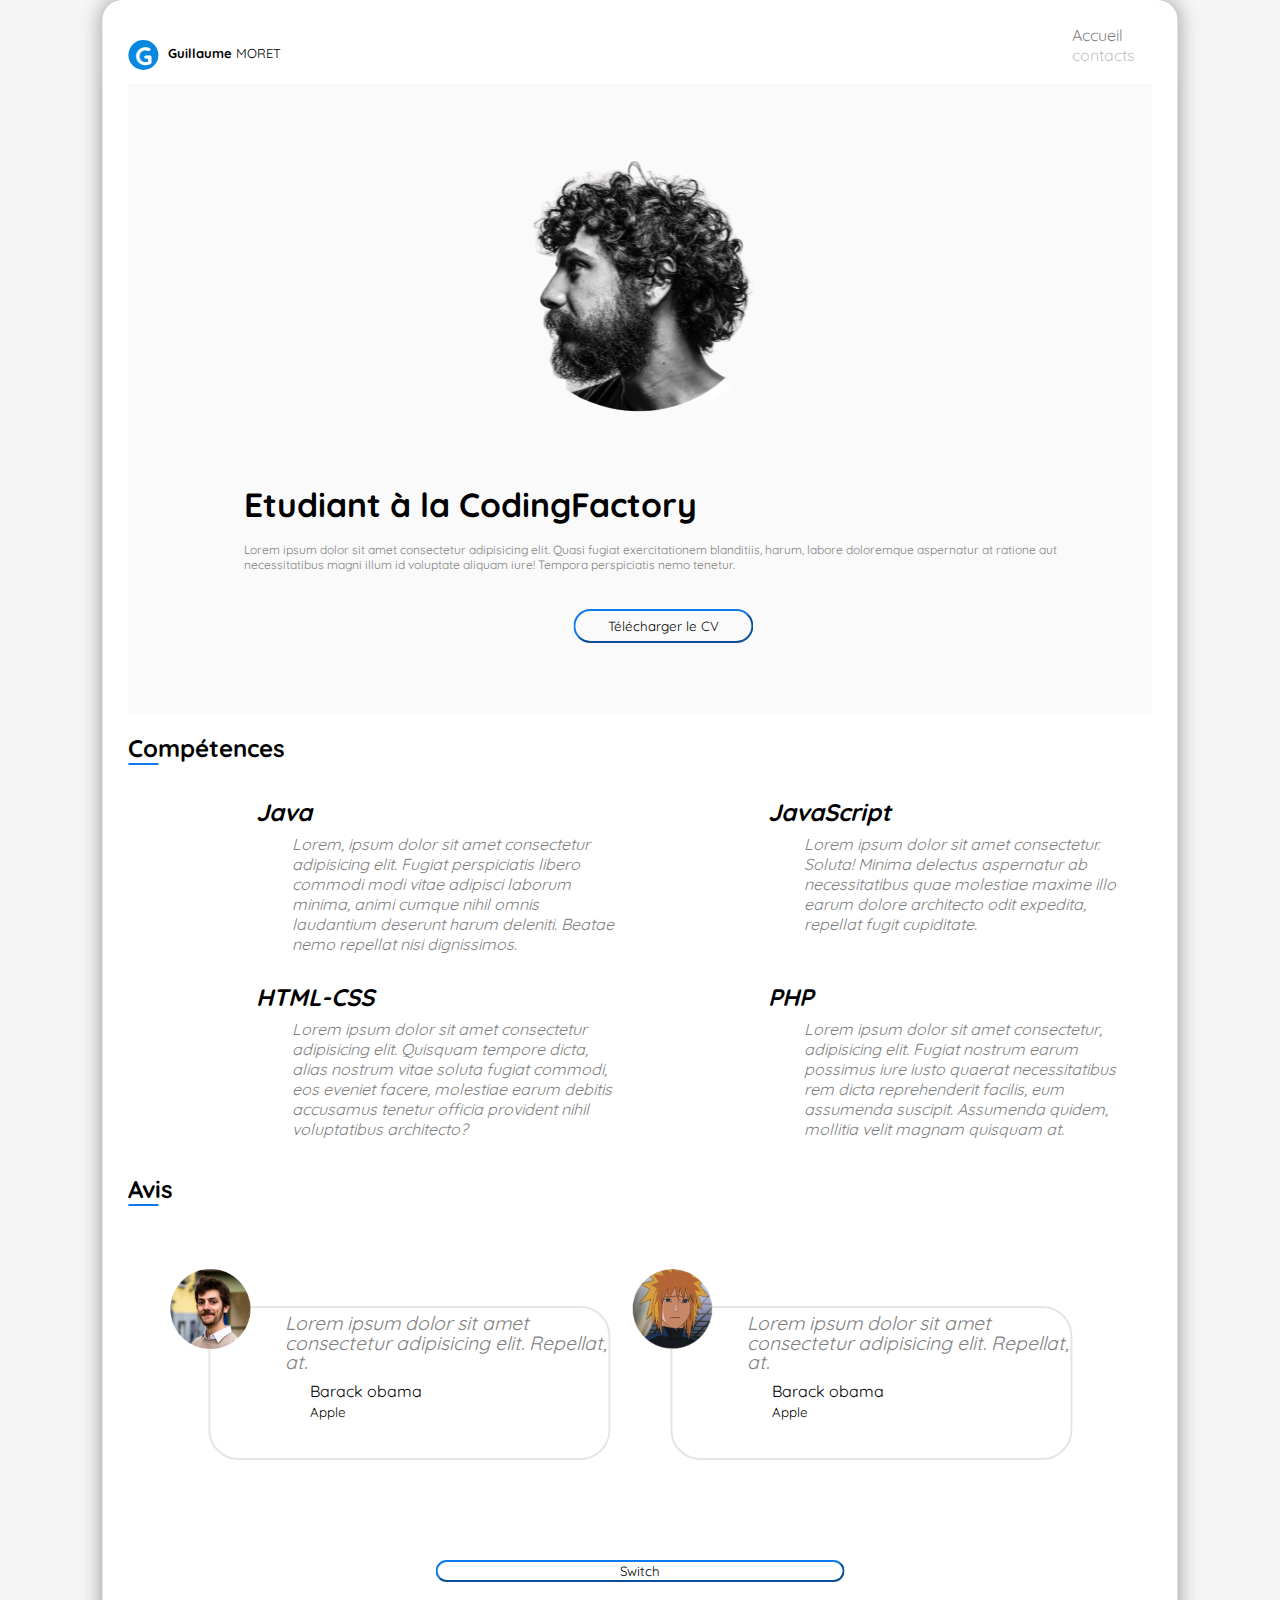
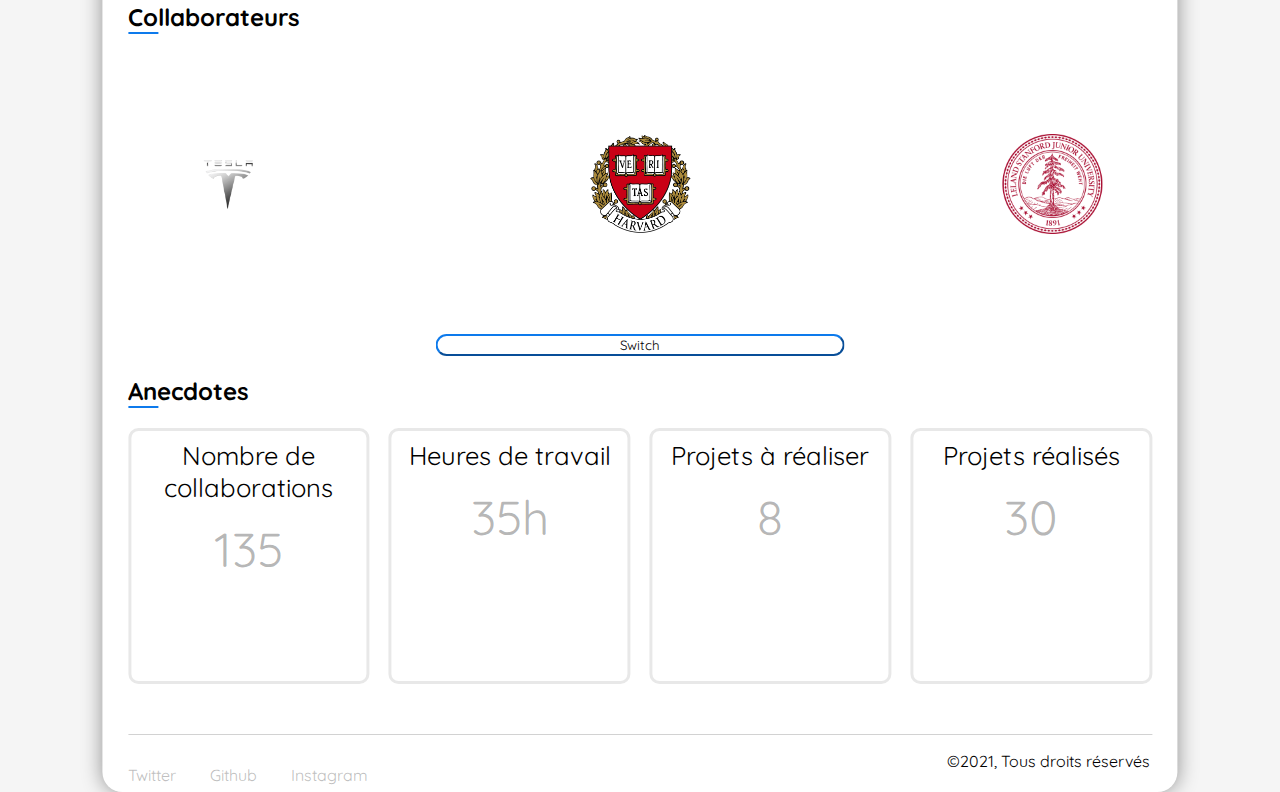
==== commit 6c4b1678: "Finally first page responsive" ====
--- a/index.html
+++ b/index.html
@@ -75,66 +75,67 @@
         </div>
 
         <h2 class="categories">Avis</h2>
-        <div id="avis-container">
-            <div class="avis" id="avis1">
-                <figure>
-                    <img src="images/avis1.jpeg" alt="Portrait" class="photos-avis">
-
-                </figure>
-                <p class="avis-text">
-                    Lorem ipsum dolor sit amet consectetur adipisicing elit. Repellat, at.</p>
-                <p class="avis-name">Barack obama</p>
-                <sub>Apple</sub>
-
-                <p class="quote">
-                    <i class="fa-solid fa-quote-left"></i>
-                </p>
-            </div>
-            <div class="avis" id="avis2">
-                <figure>
-                    <img src="images/avis2.jpeg" alt="Portrait" class="photos-avis">
-                </figure>
-                <p class="avis-text">
-                    Lorem ipsum dolor sit amet consectetur adipisicing elit. Repellat, at.</p>
-                <p class="avis-name">Barack obama</p>
-                <sub>Apple</sub>
-                <p class="quote">
-                    <i class="fa-solid fa-quote-left"></i>
-                </p>
-
-            </div>
-            <div class="avisp2" id="avis3">
-                <figure>
-                    <img src="images/avis3.jpeg" alt="Portrait" class="photos-avis">
-                </figure>
-                <p class="avis-text">
-                    Lorem ipsum dolor sit amet consectetur adipisicing elit. Repellat, at.</p>
-                <p class="avis-name">Barack obama</p>
-                <sub>Apple</sub>
-                <p class="quote">
-                    <i class="fa-solid fa-quote-left"></i>
-                </p>
-
-            </div>
-            <div class="avisp2" id="avis4">
-                <figure>
-                    <img src="images/avis4.jpeg" alt="Portrait" class="photos-avis">
-                </figure>
-                <p class="avis-text">
-                    Lorem ipsum dolor sit amet consectetur adipisicing elit. Repellat, at.</p>
-                <p class="avis-name">Barack obama</p>
-                <sub>Apple</sub>
-                <p class="quote">
-                    <i class="fa-solid fa-quote-left"></i>
-                </p>
-
-            </div>
-
-            <button class="Switch">Switch</button>
-        </div>
+        <div id="avis-container" class="carousel">
+            <div class="line active">
+                <div class="avis" id="avis1">
+                    <figure>
+                        <img src="images/avis1.jpeg" alt="Portrait" class="photos-avis">
+
+                    </figure>
+                    <p class="avis-text">
+                        Lorem ipsum dolor sit amet consectetur adipisicing elit. Repellat, at.</p>
+                    <p class="avis-name">Barack obama</p>
+                    <sub>Apple</sub>
+
+                    <p class="quote">
+                        <i class="fa-solid fa-quote-left"></i>
+                    </p>
+                </div>
+                <div class="avis" id="avis2">
+                    <figure>
+                        <img src="images/avis2.jpeg" alt="Portrait" class="photos-avis">
+                    </figure>
+                    <p class="avis-text">
+                        Lorem ipsum dolor sit amet consectetur adipisicing elit. Repellat, at.</p>
+                    <p class="avis-name">Barack obama</p>
+                    <sub>Apple</sub>
+                    <p class="quote">
+                        <i class="fa-solid fa-quote-left"></i>
+                    </p>
+                </div>
+            </div>
+            <div class="line">
+                <div class="avis" id="avis3">
+                    <figure>
+                        <img src="images/avis3.jpeg" alt="Portrait" class="photos-avis">
+                    </figure>
+                    <p class="avis-text">
+                        Lorem ipsum dolor sit amet consectetur adipisicing elit. Repellat, at.</p>
+                    <p class="avis-name">Barack obama</p>
+                    <sub>Apple</sub>
+                    <p class="quote">
+                        <i class="fa-solid fa-quote-left"></i>
+                    </p>
+
+                </div>
+                <div class="avis" id="avis4">
+                    <figure>
+                        <img src="images/avis4.jpeg" alt="Portrait" class="photos-avis">
+                    </figure>
+                    <p class="avis-text">
+                        Lorem ipsum dolor sit amet consectetur adipisicing elit. Repellat, at.</p>
+                    <p class="avis-name">Barack obama</p>
+                    <sub>Apple</sub>
+                    <p class="quote">
+                        <i class="fa-solid fa-quote-left"></i>
+                    </p>
+                </div>
+            </div>
+        </div>
+        <button class="switch" data-target="avis-container">Switch</button>
         <h2 class="categories" id="collab">Collaborateurs</h2>
-        <div id="Collaborateurs">
-            <div class="line1">
+        <div id="collaborateurs" class="carousel">
+            <div class="line active">
                 <figure class="placing-img">
                     <img id="Tesla" src="images/collab1.png" alt="Image collaborateur">
                 </figure>
@@ -145,7 +146,7 @@
                     <img id="Stanford" src="images/collab3.png" alt="Image collaborateur">
                 </figure>
             </div>
-            <div class="line2">
+            <div class="line">
                 <figure class="placing-img">
                     <img id="HEC" src="images/collab4.png" alt="Image collaborateur">
                 </figure>
@@ -156,8 +157,7 @@
                     <img id="Poly" src="images/collab6.png " alt="Image collaborateur ">
                 </figure>
             </div>
-            <div class="line3">
-
+            <div class="line">
                 <figure class="placing-img ">
                     <img id="SpaceX" src="images/collab7.png " alt="Image collaborateur ">
                 </figure>
@@ -168,15 +168,13 @@
                     <img id="Gob" src="images/collab9.png " alt="Image collaborateur ">
                 </figure>
             </div>
-            <div class="line4">
-
+            <div class="line align-center">
                 <figure class="placing-img ">
                     <img id="Amazon" src="images/collab10.png " alt="Image collaborateur ">
                 </figure>
             </div>
-
-            <button id="Switch2" class="Switch">Switch</button>
-        </div>
+        </div>
+        <button id="switch-carousel" data-target="collaborateurs" class="switch">Switch</button>
         <h2 class="categories">Anecdotes</h2>
         <div id="Stories">
             <div class="Histoires " id="Histoire1">
--- a/assets/style.css
+++ b/assets/style.css
@@ -3,12 +3,17 @@
 }
 
 body {
+    width: 100%;
+    margin: 0;
     background-color: whitesmoke;
     background-image: url(../background/imgfond.png);
+    overflow-x: hidden;
 }
 
 #cv-container {
-    margin: 5% 8%;
+    margin-left: 50%;
+    transform: translateX(-50%);
+    width: 80%;
     border-radius: 20px;
     box-shadow: 0px 0px 20px rgba(0, 0, 0, 0.404);
     padding: 0.3em 2%;
@@ -78,6 +83,7 @@
 
 #bandeau {
     display: flex;
+    flex-wrap: wrap;
     justify-content: center;
     align-items: center;
     padding: 50px;
@@ -95,12 +101,8 @@
 }
 
 #pp {
-    width: 200px;
-    margin: 28px;
-}
-
-#profile-picture {
-    width: 117%;
+    width: 100%;
+    margin-left: 35%
 }
 
 #download {
@@ -108,6 +110,8 @@
     padding: 7px;
     border-radius: 200px;
     margin-top: 3%;
+    margin-left: 50%;
+    transform: translateX(-50%);
     background-color: transparent;
     border-color: #0d7aec;
 }
@@ -119,7 +123,6 @@
 
 aside {
     padding: 20px;
-    flex-basis: 50%;
     margin-left: 5%;
 }
 
@@ -152,7 +155,7 @@
     max-height: 10%;
     margin-left: -25% auto;
     padding-right: 15%;
-    min-width: 240px;
+    min-width: auto;
     transform: translateX(25%);
 }
 
@@ -182,13 +185,31 @@
 /*----------------------------------------------------------------*/
 
 #avis-container {
-    display: flex;
-    justify-content: space-between;
-    flex-wrap: wrap;
-    justify-content: center;
+    padding: 80px 50px;
 }
 
 .avis {
+    border: 2px solid rgba(163, 163, 163, 0.281);
+    border-radius: 30px;
+    height: 150px;
+    margin: auto 30px;
+}
+
+@media screen and (max-width: 768px) {
+    #avis-container .line {
+        flex-wrap: wrap;
+        justify-content: center;
+        align-items: center;
+    }
+    #avis-container .line .avis {
+        flex-basis: 100%;
+        margin-bottom: 50px;
+    }
+}
+
+
+/* 
+.avisp2 {
     display: inline-block;
     border: 2px solid rgba(163, 163, 163, 0.281);
     border-radius: 30px;
@@ -197,21 +218,7 @@
     height: 150px;
     margin: auto;
     padding-right: 15%;
-    margin-top: 30px;
-}
-
-.avisp2 {
-    visibility: hidden;
-    display: inline-block;
-    border: 2px solid rgba(163, 163, 163, 0.281);
-    border-radius: 30px;
-    width: 30%;
-    min-width: 300px;
-    height: 150px;
-    margin: auto;
-    padding-right: 15%;
-    margin-top: -156px;
-}
+} */
 
 .photos-avis {
     position: relative;
@@ -225,7 +232,7 @@
     display: flex;
     margin-top: -110px;
     margin-left: 75px;
-    width: 98%;
+    width: calc(100% - 75px);
     font-size: 1.2em;
     line-height: 1em;
     font-style: italic;
@@ -250,19 +257,19 @@
     transform: scale(1.4)
 }
 
-.Switch {
+.switch {
     width: 40%;
     background-color: transparent;
     margin-top: 20px;
     text-align: center;
     margin-left: 50%;
-    transform: translateX(-65%);
+    transform: translateX(-50%);
     transition: 1s;
     border-radius: 200px;
     border-color: #0d7aec;
 }
 
-.Switch:hover {
+.switch:hover {
     background-color: rgba(199, 199, 239, 0.363)
 }
 
@@ -271,134 +278,6 @@
     margin-top: -90px;
     margin-left: 30px;
     color: rgba(149, 149, 149, 0.24);
-}
-
-
-/*----------------------------------------------------------------*/
-
-#collab-title {
-    margin-bottom: -50px;
-}
-
-#Collaborateurs {
-    display: flex;
-    justify-content: space-between;
-    margin: 0px;
-    height: 350px;
-    width: 100%;
-}
-
-.placing-img {
-    display: inline-block;
-    width: 17%;
-    max-width: 450px;
-    padding: 3%;
-    padding-left: 0px;
-    margin-left: 100px;
-}
-
-.image-size {
-    width: 60%;
-    height: 80%;
-}
-
-.line1 {
-    position: absolute;
-    width: 100%;
-    margin-top: -30px;
-    margin-left: -80px;
-    max-height: 150px;
-}
-
-.line2 {
-    position: absolute;
-    margin-top: -40px;
-    margin-left: 60px;
-    visibility: hidden;
-}
-
-.line3 {
-    position: absolute;
-    margin-top: -40px;
-    margin-left: 80px;
-    visibility: hidden;
-}
-
-.line4 {
-    position: absolute;
-    margin-top: 20px;
-    margin-left: 420px;
-    visibility: hidden;
-}
-
-#Tesla {
-    min-width: 150px;
-    width: 120%;
-    height: 90%;
-}
-
-#Harvard {
-    min-width: 70px;
-    width: 70%;
-    height: 60%;
-    transform: translateX(26%) translateY(2%);
-}
-
-#Stanford {
-    min-width: 50px;
-    width: 70%;
-    height: 70%;
-}
-
-#ESSEC {
-    min-width: 150px;
-    width: 80%;
-    height: 80%;
-    transform: translateX(-15%);
-}
-
-#Poly {
-    min-width: 50px;
-    width: 60%;
-    height: 60%;
-}
-
-#HEC {
-    min-width: 200px;
-    width: 80%;
-    height: 80%;
-    transform: translateX(15%) translateY(-25%);
-}
-
-#BMW {
-    min-width: 200px;
-    width: 130%;
-    height: 100%;
-    transform: translateX(-28%);
-}
-
-#Gob {
-    min-width: 200px;
-    width: 80%;
-    height: 100%;
-    transform: translateX(-20%);
-}
-
-#SpaceX {
-    min-width: 200px;
-    width: 120%;
-}
-
-#Amazon {
-    min-width: 200px;
-    width: 100%;
-    transform: translateX(20%) translateY(30%)
-}
-
-#Switch2 {
-    position: absolute;
-    margin-top: 300px;
-    margin-left: 46%;
 }
 
 
@@ -453,235 +332,10 @@
 
 /*----------------------------------------------------------------*/
 
-@media screen and (min-width: 1900px) {
-    .line1,
-    .line2,
-    .line3,
-    .line4 {
-        min-width: 1300px;
-        margin: 0;
-        display: flex;
-        justify-content: center;
-        margin-top: -30px;
-    }
-    .line1 {
-        margin-left: -160px;
-    }
-    #Tesla {
-        min-width: 150px;
-        width: 300px;
-        height: 220px;
-        margin-top: -20px;
-    }
-    #Harvard {
-        min-width: 70px;
-        width: 240px;
-        height: 240px;
-        transform: translateX(26%) translateY(2%);
-        margin-top: -20px;
-        margin-left: -90px;
-    }
-    #Stanford {
-        min-width: 50px;
-        width: 240px;
-        height: 240px;
-        margin-top: -20px;
-        margin-left: -60px;
-    }
-    #ESSEC {
-        min-width: 150px;
-        width: 70%;
-        height: 80%;
-        margin-top: -25px;
-        transform: translateX(-15%);
-    }
-    #Poly {
-        min-width: 50px;
-        width: 60%;
-        height: 80%;
-    }
-    #HEC {
-        min-width: 200px;
-        width: 70%;
-        height: 70%;
-        margin-top: 40px;
-        transform: translateX(15%) translateY(-25%);
-    }
-    #BMW {
-        min-width: 200px;
-        width: 130%;
-        height: 100%;
-        transform: translateX(-28%);
-    }
-    #Gob {
-        min-width: 200px;
-        width: 80%;
-        height: 100%;
-        transform: translateX(-20%);
-    }
-    #SpaceX {
-        min-width: 200px;
-        width: 120%;
-    }
-    #Amazon {
-        min-width: 200px;
-        width: 100%;
-        margin-left: 140px;
-        margin-top: 30px;
-        transform: translateX(20%) translateY(30%)
-    }
-}
-
-@media screen and (max-width: 1520px) {
-    .line1,
-    .line2,
-    .line3,
-    .line4 {
-        min-width: 150px;
-        margin: 0;
-        display: flex;
-        justify-content: center;
-        margin-top: 20px;
-    }
-    #Tesla {
-        width: 200px;
-        height: 140px;
-        margin-left: -65%;
-    }
-    #Harvard {
-        height: 160px;
-        width: 160px;
-        margin-left: -75%;
-    }
-    #Stanford {
-        height: 160px;
-        width: 160px;
-        margin-left: -50%;
-    }
-    .line2 {
-        margin-left: 30px;
-    }
-    #HEC {
-        height: 120px;
-        width: 100px;
-        margin-top: 50px;
-        margin-left: -40%;
-    }
-    #ESSEC {
-        width: 180px;
-        height: 160px;
-        margin-top: -5px;
-        margin-left: 30%;
-    }
-    #Poly {
-        width: 120px;
-        height: 160px;
-        margin-left: 90%;
-    }
-    .line3 {
-        margin-left: 10px;
-    }
-    #SpaceX {
-        width: 180px;
-        height: 160px;
-        margin-left: -25%;
-    }
-    #BMW {
-        width: 240px;
-        height: 140px;
-        margin-left: 20%;
-    }
-    #Gob {
-        width: 180px;
-        height: 210px;
-        margin-left: 70%;
-        margin-top: -30px;
-    }
-    #Amazon {
-        margin-left: 150px;
-        margin-top: 30px;
-    }
-}
-
-@media screen and (max-width: 1250px) {
-    .line1,
-    .line2,
-    .line3,
-    .line4 {
-        min-width: 150px;
-        margin: 0;
-        display: flex;
-        justify-content: center;
-    }
-    .line1 {
-        margin-top: 40px;
-    }
-    #Tesla {
-        width: 200px;
-        height: 140px;
-        margin-left: -65%;
-    }
-    #Harvard {
-        height: 160px;
-        width: 160px;
-        margin-left: -95%;
-    }
-    #Stanford {
-        height: 160px;
-        width: 160px;
-        margin-left: -90%;
-    }
-    .line2 {
-        margin-top: 40px;
-    }
-    #HEC {
-        height: 120px;
-        width: 100px;
-        margin-top: 50px;
-        margin-left: -50%;
-    }
-    #ESSEC {
-        width: 180px;
-        height: 160px;
-        margin-top: -5px;
-        margin-left: -15%;
-    }
-    #Poly {
-        width: 120px;
-        height: 160px;
-        margin-left: -40%;
-    }
-    .line3 {
-        margin-top: 40px;
-    }
-    #SpaceX {
-        width: 180px;
-        height: 160px;
-        margin-left: -40%;
-    }
-    #BMW {
-        width: 240px;
-        height: 140px;
-        margin-left: -30%;
-    }
-    #Gob {
-        width: 140px;
-        height: 180px;
-        margin-left: -30%;
-    }
-    .line4 {
-        margin-top: 30px;
-    }
-    #Amazon {
-        margin-left: 40px;
-    }
-}
-
 .social {
     border-top: 1px solid rgba(134, 134, 134, 0.368);
-    width: 108%;
+    width: 100%;
     padding-top: 30px;
-    margin-left: -30px;
 }
 
 #insta,
@@ -694,475 +348,221 @@
     margin-top: 20px;
 }
 
-@media screen and (max-width: 1300px) {
+@media screen and (max-width: 900px) {
+    body {
+        margin: 0;
+        width: 100%;
+    }
+    #cv-container {
+        width: 100%;
+        margin: 0;
+        transform: translateX(0);
+    }
+    #name {
+        font-size: 1em;
+        width: 30%;
+    }
+    #accueil {
+        font-size: -0.2em;
+    }
+    #contacts {
+        font-size: -0.2em;
+    }
+    #bandeau {
+        padding: 0;
+        justify-content: space-between;
+    }
+    #pp {
+        width: 3%;
+        padding: 0;
+    }
+    h1 {
+        font-size: 2.4em;
+    }
+    h2 {
+        font-size: 2em;
+        margin-left: 0.5em;
+    }
+    #Skill {
+        display: flex;
+        flex-wrap: wrap;
+    }
+    .Skills {
+        width: 90%;
+        padding-right: 0;
+        margin-left: -30%;
+        margin-bottom: 30px;
+        font-size: 1.1em;
+    }
+    .skill-desc {
+        width: 90%;
+        margin: 0;
+        font-size: 0.8em;
+    }
+    .line.active .avis {
+        display: flex;
+        flex-wrap: wrap;
+        width: 100%;
+        min-width: 200px;
+        max-width: 350px;
+    }
+    .photos-avis {
+        margin-left: 20px;
+    }
+    .avis-text {
+        font-size: 1.3em;
+        max-width: 260px;
+    }
+    .avis-name {
+        margin-top: -40px;
+        font-size: 1.1em;
+    }
+    .Switch {
+        height: 40px;
+        font-size: 1.1em;
+    }
+    .quote {
+        margin-left: -30px;
+        margin-top: -80px;
+    }
+    sub {
+        font-size: 1.1em;
+        margin-top: 10px;
+        margin-left: -120px;
+    }
+    footer {
+        display: flex;
+        flex-wrap: wrap;
+        justify-content: space-between;
+        align-items: center;
+    }
+    #insta,
+    #twitter,
+    #github {
+        margin-left: 40%;
+    }
+    #Copyright {
+        width: 100%;
+        margin-left: 0;
+        text-align: center;
+        margin-top: 80px;
+    }
+}
+
+@media screen and (max-width: 800px) {
+    aside {
+        flex-wrap: wrap;
+        padding: 0;
+    }
+    #collab-title {
+        margin-bottom: 0px;
+    }
+    .Histoires {
+        width: 300px;
+        margin-bottom: 30px;
+        margin-right: 30px;
+    }
+    .quote {
+        margin-left: -30px;
+        margin-top: -80px;
+    }
     #Stories {
-        min-width: 300px;
         display: flex;
         flex-wrap: wrap;
         justify-content: center;
+        align-items: center;
+        margin: 0;
+        padding: 0;
+    }
+}
+
+@media screen and (max-width: 500px) {
+    #pp {
+        margin: 0;
+    }
+    #download {
+        margin: 0;
+        transform: translateX(0);
+    }
+    #contacts {
+        left: 48px;
+    }
+    aside {
+        padding-right: 0;
+    }
+    #collab-title {
+        margin-bottom: 0px;
+    }
+    .avis-text {
+        font-size: 0.9em;
+        max-width: 260px;
+    }
+    .avis-name {
+        margin-top: -30px;
+        margin-left: 25px;
+        font-size: 0.7em;
+    }
+    .quote {
+        margin-left: -30px;
+        margin-top: -80px;
+    }
+    sub {
+        font-size: 0.5em;
+        margin-top: 10px;
+        margin-left: -75px;
     }
     .Histoires {
-        width: 400px;
-        margin-bottom: 40px;
-        margin-right: 40px;
-    }
-    .symbol {
-        margin-top: 30px;
-    }
-    .anecdote {
-        margin-bottom: 10px;
-    }
-}
-
-.social {
-    margin-left: 10px;
+        margin-right: 0;
+    }
+}
+
+
+/***** V2 *****/
+
+#collaborateurs {
+    padding: 80px 50px;
+    max-height: 100px;
+}
+
+.carousel {
+    display: block;
+    padding: 0 50px;
+    overflow: hidden;
+}
+
+.carousel .line {
+    display: none;
+    flex-basis: 100%;
+    justify-content: space-between;
+}
+
+.carousel .line.active {
+    display: flex;
+}
+
+.carousel .line.align-center {
+    justify-content: center;
+}
+
+#collaborateurs .line figure {
+    display: flex;
+    align-items: center;
+    justify-content: center;
+    margin: 0;
+    width: 100px;
+}
+
+#collaborateurs .line figure img {
+    height: auto;
     width: 100%;
-}
-
-@media screen and (max-width: 1135px) {
-    #avis3 {
-        margin-top: -342px;
-    }
-    @media screen and (max-width: 1050px) {
-        .line1 {
-            margin-top: 30px;
-        }
-        #Tesla {
-            width: 200px;
-            height: 140px;
-            margin-left: -55%;
-        }
-        #Harvard {
-            height: 160px;
-            width: 160px;
-            margin-left: -105%;
-        }
-        #Stanford {
-            height: 160px;
-            width: 160px;
-            margin-left: -90%;
-        }
-        .line2 {
-            margin-top: 20px;
-        }
-        #HEC {
-            height: 120px;
-            width: 100px;
-            margin-top: 50px;
-            margin-left: -90%;
-        }
-        #ESSEC {
-            width: 180px;
-            height: 160px;
-            margin-top: -5px;
-            margin-left: -45%;
-            margin-left: -45%;
-        }
-        #Poly {
-            width: 120px;
-            height: 160px;
-            margin-left: -70%;
-        }
-        .line3 {
-            margin-top: 40px;
-        }
-        #SpaceX {
-            width: 180px;
-            height: 160px;
-            margin-left: -60%;
-        }
-        #BMW {
-            width: 240px;
-            height: 140px;
-            margin-left: -60%;
-        }
-        #Gob {
-            width: 140px;
-            height: 180px;
-            margin-left: -80%;
-        }
-        .line4 {
-            margin-top: 30px;
-        }
-        #Amazon {
-            margin-left: -10px;
-        }
-    }
-    @media screen and (max-width: 960px) {
-        #avis3 {
-            margin-top: -342px;
-        }
-        .line1 {
-            margin-top: -50px;
-            margin-left: 30px;
-        }
-        .line2,
-        .line3,
-        .line4 {
-            margin-top: -50px;
-        }
-        #Tesla {
-            margin-left: -75%;
-            width: 200px;
-            height: 160px;
-        }
-        #Harvard {
-            margin-left: -210px;
-            min-width: 160px;
-            height: 160px;
-        }
-        #Stanford {
-            margin-left: -190px;
-            min-width: 160px;
-            height: 160px;
-        }
-        #HEC {
-            margin-left: -65%;
-            margin-top: 40px;
-            min-width: 160px;
-            height: 130px;
-        }
-        #ESSEC {
-            margin-left: -35%;
-            margin-top: -5px;
-            width: 100px;
-            height: 140px;
-        }
-        #Poly {
-            margin-left: -25%;
-            width: 100px;
-            height: 140px;
-        }
-        #SpaceX {
-            width: 160px;
-            height: 180px;
-            margin-left: -65%;
-            margin-top: -30px;
-        }
-        #BMW {
-            width: 120px;
-            height: 120px;
-            margin-left: -60%;
-            margin-top: -10px;
-        }
-        #Gob {
-            margin-left: -85%;
-            margin-top: -40px;
-            width: 100px;
-            height: 200px;
-        }
-        @media screen and (max-width: 900px) {
-            header {
-                max-width: 650px;
-                margin-left: 15px;
-            }
-            #name {
-                font-size: 1em;
-                width: 30%;
-            }
-            #accueil {
-                font-size: -0.2em;
-            }
-            #contacts {
-                font-size: -0.2em;
-            }
-            #cv-container {
-                width: 45em;
-                margin-right: 0px;
-                margin-left: 180px;
-                padding: 0px;
-            }
-            #pp {
-                min-width: 300px;
-            }
-            h1 {
-                font-size: 2.4em;
-            }
-            h2 {
-                font-size: 2em;
-                margin-left: 0.5em;
-            }
-            #Skill {
-                display: flex;
-                flex-wrap: wrap;
-                margin-left: -130px;
-            }
-            .Skills {
-                width: 60%;
-                min-width: 300px;
-                font-size: 1.4em;
-            }
-            .avis,
-            .avisp2 {
-                display: flex;
-                flex-wrap: wrap;
-                width: 100%;
-                min-width: 100px;
-                max-width: 350px;
-            }
-            .photos-avis {
-                margin-left: 20px;
-            }
-            .avis-text {
-                font-size: 1.3em;
-                max-width: 260px;
-            }
-            .avis-name {
-                margin-top: -40px;
-                font-size: 1.1em;
-            }
-            .Switch {
-                height: 40px;
-                font-size: 1.1em;
-            }
-            .quote {
-                margin-left: -30px;
-                margin-top: -80px;
-            }
-            sub {
-                font-size: 1.1em;
-                margin-top: 10px;
-                margin-left: -120px;
-            }
-            #collab-title {
-                margin-bottom: 0px;
-            }
-            #Switch2 {
-                margin-top: 200px;
-            }
-            #insta,
-            #twitter,
-            #github {
-                margin-left: 30px;
-            }
-            #Tesla {
-                margin-left: -120px;
-                margin-top: 0px;
-                width: 230px;
-                height: 140px;
-            }
-            #Harvard {
-                margin-left: -160px;
-                min-width: 150px;
-                height: 150px;
-            }
-            #Stanford {
-                margin-left: -140px;
-                min-width: 150px;
-                height: 150px;
-            }
-            #HEC {
-                margin-left: -90px;
-                margin-top: 40px;
-                min-width: 140px;
-                height: 110px;
-            }
-            #ESSEC {
-                margin-left: 5px;
-                margin-top: -5px;
-                width: 100px;
-                height: 140px;
-            }
-            #Poly {
-                margin-left: 10px;
-                width: 100px;
-                height: 140px;
-            }
-            #SpaceX {
-                width: 160px;
-                height: 180px;
-                margin-left: -90px;
-                margin-top: -30px;
-            }
-            #BMW {
-                width: 140px;
-                height: 120px;
-                margin-left: -50px;
-                margin-top: -10px;
-            }
-            #Gob {
-                margin-left: -110px;
-                margin-top: -40px;
-                width: 100px;
-                height: 200px;
-            }
-            #Amazon {
-                margin-top: 20px;
-                margin-left: -60px;
-            }
-            #Stories {
-                min-width: 500px;
-                display: flex;
-                flex-wrap: wrap;
-                justify-content: center;
-            }
-        }
-        @media screen and (max-width: 740px) {
-            aside {
-                flex-wrap: wrap;
-            }
-            header {
-                width: 580px;
-            }
-            #cv-container {
-                margin-left: 30%;
-                width: 650px;
-            }
-            #collab-title {
-                margin-bottom: 0px;
-            }
-            .Histoires {
-                width: 300px;
-                margin-bottom: 30px;
-                margin-right: 20px;
-            }
-            .quote {
-                margin-left: -30px;
-                margin-top: -80px;
-            }
-            #Stories {
-                min-width: 500px;
-                display: flex;
-                flex-wrap: wrap;
-                justify-content: center;
-            }
-            #Tesla {
-                margin-left: -120px;
-                margin-top: 0px;
-                width: 230px;
-                height: 140px;
-            }
-            #Harvard {
-                margin-left: -200px;
-                min-width: 150px;
-                height: 150px;
-            }
-            #Stanford {
-                margin-left: -110px;
-                min-width: 150px;
-                height: 150px;
-            }
-            #HEC {
-                margin-left: -70px;
-                margin-top: 40px;
-                min-width: 140px;
-                height: 110px;
-            }
-            #ESSEC {
-                margin-left: -30px;
-                margin-top: -5px;
-                width: 100px;
-                height: 140px;
-            }
-            #Poly {
-                margin-left: -50px;
-                width: 100px;
-                height: 140px;
-            }
-            #SpaceX {
-                width: 160px;
-                height: 180px;
-                margin-left: -70px;
-                margin-top: -30px;
-            }
-            #BMW {
-                width: 140px;
-                height: 120px;
-                margin-left: -80px;
-                margin-top: -10px;
-            }
-            #Gob {
-                margin-left: -140px;
-                margin-top: -40px;
-                width: 100px;
-                height: 200px;
-            }
-            #Amazon {
-                margin-top: 30px;
-                margin-left: -90px;
-            }
-            #Stories {
-                min-width: 500px;
-                display: flex;
-                flex-wrap: wrap;
-                justify-content: center;
-            }
-        }
-        @media screen and (max-width: 400px) {
-            header {
-                width: 540px;
-            }
-            #cv-container {
-                margin-left: 110px;
-                width: 600px;
-            }
-            #contacts {
-                left: 48px;
-            }
-            #profile-picture {
-                width: 400px;
-            }
-            aside {
-                padding-right: 60px;
-            }
-            #collab-title {
-                margin-bottom: 0px;
-            }
-            #Tesla {
-                margin-left: -30px;
-                margin-top: 0px;
-                width: 230px;
-                height: 140px;
-            }
-            #Harvard {
-                margin-left: -20px;
-                min-width: 150px;
-                height: 150px;
-            }
-            #Stanford {
-                margin-left: 50px;
-                min-width: 150px;
-                height: 150px;
-            }
-            #HEC {
-                margin-left: -70px;
-                margin-top: 40px;
-                min-width: 140px;
-                height: 110px;
-            }
-            #ESSEC {
-                margin-left: -50px;
-                margin-top: -5px;
-                width: 100px;
-                height: 140px;
-            }
-            #Poly {
-                margin-left: -90px;
-                width: 100px;
-                height: 140px;
-            }
-            #SpaceX {
-                width: 160px;
-                height: 180px;
-                margin-left: -70px;
-                margin-top: -30px;
-            }
-            #BMW {
-                width: 140px;
-                height: 120px;
-                margin-left: -110px;
-                margin-top: -10px;
-            }
-            #Gob {
-                margin-left: -170px;
-                margin-top: -40px;
-                width: 100px;
-                height: 200px;
-            }
-            #Amazon {
-                margin-top: 30px;
-                margin-left: -10px;
-            }
-        }
+    max-height: 100%;
+}
+
+@media screen and (max-width: 768px) {
+    #collaborateurs {
+        padding: 0px;
+    }
+    #collaborateurs .line figure {
+        width: 55px;
     }
 }